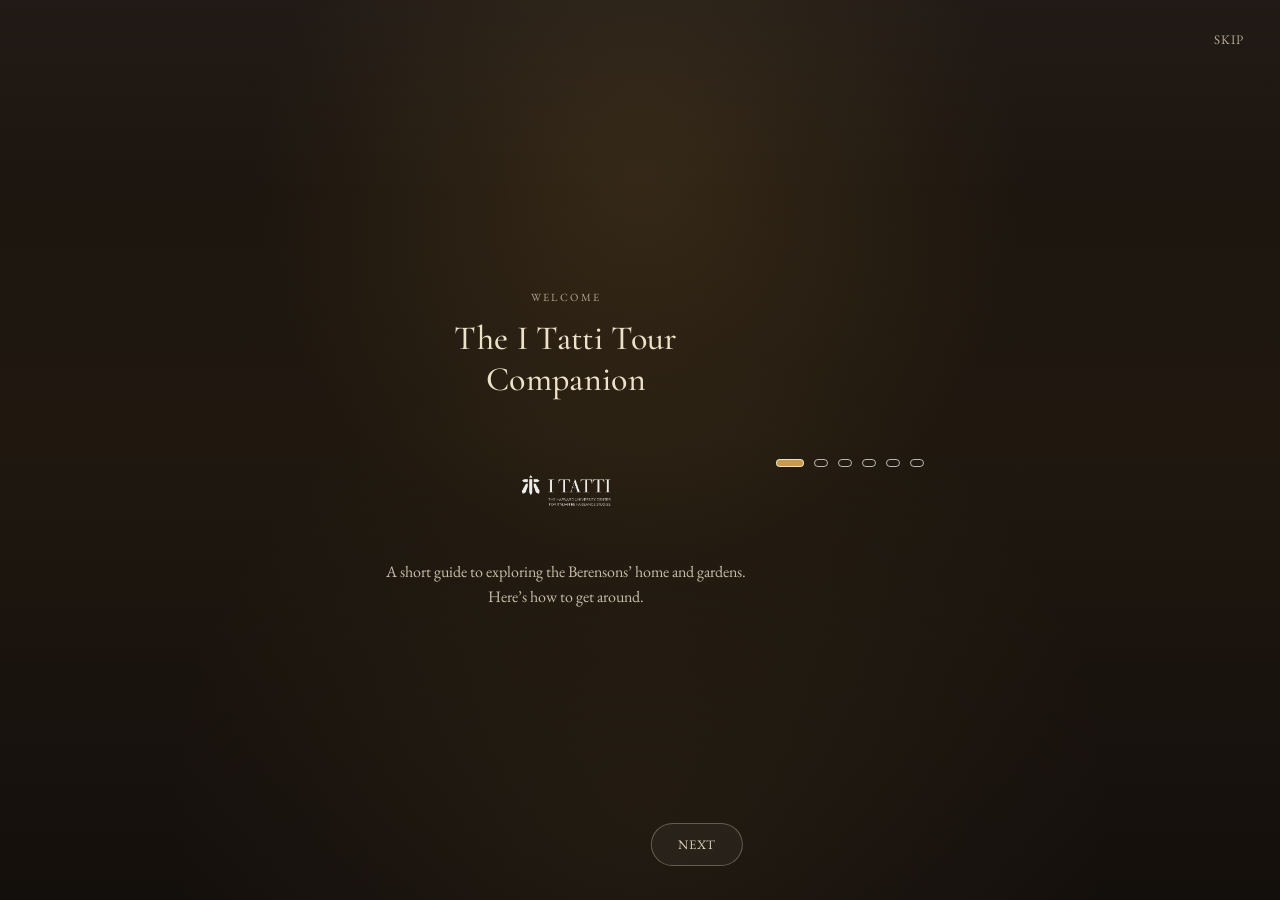
==== index.html @ 14830bd6 "Rework visual identity: Study at Dusk palette and typography Replaces the near-black/cream color sch" ====
<!DOCTYPE html>
<html lang="en">
<head>
  <meta charset="UTF-8" />
  <meta name="viewport" content="width=device-width, initial-scale=1.0" />

  <title>I Tatti Tour Companion</title>

  <link rel="preconnect" href="https://fonts.googleapis.com" />
  <link rel="preconnect" href="https://fonts.gstatic.com" crossorigin />
  <link href="https://fonts.googleapis.com/css2?family=Cormorant+Garamond:wght@500;600&family=EB+Garamond:ital,wght@0,400;0,500;1,400&display=swap" rel="stylesheet" />

  <link rel="stylesheet" href="styles.css?v=15" />
</head>

<body>
  <main id="app">

    <section id="storyStage"></section>

    <section id="introTransition">
      <img src="assets/bernard and mary.jpg" class="introPhoto" alt="">
      <div class="introVeil"></div>

      <div id="introContent">
        <img src="assets/ITattilogo.png" id="introLogo" alt="I Tatti logo">
        <h1>The Berensons at I Tatti</h1>
      </div>
    </section>

    <section id="bookOpenTransition">
      <div id="bookOpenBackdrop"></div>

      <div id="bookOpenCard">
        <img src="assets/bernard and mary.jpg" alt="">
        <span>The Berensons at I Tatti</span>
      </div>
    </section>

    <section id="rotateOverlay">
      <img id="rotatePhoto" src="" alt="">
      <div class="rotateVeil"></div>
      <div id="rotateInstruction">Rotate to portrait</div>
      <div id="deviceIcon"></div>
    </section>

    <button id="homeButton" aria-label="Return to directory">
      <img src="assets/ITattilogo.png" alt="I Tatti">
    </button>

    <button id="slideTrayButton" aria-label="Open slide tray">
      <span></span>
      <span></span>
      <span></span>
    </button>

    <button id="rotateIndicator" aria-label="Rotate suggestion">
      <span id="rotateIndicatorIcon"></span>
      <span id="rotateIndicatorTip">Rotate your phone for the best view</span>
    </button>

    <div id="dots"></div>

    <section id="directoryScreen" class="visible">
      <div class="directoryHaze"></div>

      <div id="directoryHeader">
        <img src="assets/ITattilogo.png" alt="I Tatti">
        <p>Tour Companion</p>
        <button id="onboardingReplay">How it works</button>
      </div>

      <div id="bookGrid">
        <button class="bookCard active" data-pack="berensons">
          <img src="assets/bernard and mary.jpg" alt="">
          <span>The Berensons at I Tatti</span>
        </button>

        <button class="bookCard placeholder" data-pack="garden">
          <span>The Garden</span>
        </button>

        <button class="bookCard placeholder" data-pack="sassetta">
          <span>Salone Sassetta</span>
        </button>

        <button class="bookCard placeholder" data-pack="living">
          <span>Living at I Tatti</span>
        </button>

        <button class="bookCard placeholder" data-pack="today">
          <span>I Tatti Today</span>
        </button>
      </div>
    </section>

    <section id="routeDrawer">
      <div id="routeDrawerHeader">
        <p>Slides</p>
      </div>

      <div id="routeDrawerGrid"></div>
      <div id="dropIndicator"></div>

      <div id="customTrayScrollbar">
        <div id="customTrayThumb"></div>
      </div>
    </section>

    <section id="chapterClose">
      <img src="assets/ITattilogo.png" alt="I Tatti logo">
    </section>

    <section id="onboarding">
      <div id="onboardingBackdrop"></div>
      <div class="onboardingHaze"></div>

      <button id="onboardingSkip">Skip</button>

      <div id="onboardingCard">
        <p id="onboardingEyebrow"></p>
        <h2 id="onboardingTitle"></h2>

        <div id="onboardingVisual">
          <div class="onboardingVisualStep" data-step="0">
            <img src="assets/ITattilogo.png" class="onboardingLogo" alt="I Tatti logo">
          </div>

          <div class="onboardingVisualStep" data-step="1">
            <div class="swipeDemo">
              <span class="swipeArrow left">&#8249;</span>
              <span class="swipeArrow right">&#8250;</span>
            </div>
          </div>

          <div class="onboardingVisualStep" data-step="2">
            <div class="onboardingRotateIcon"></div>
          </div>

          <div class="onboardingVisualStep" data-step="3">
            <div class="reorderDemo">
              <span class="reorderThumb one"></span>
              <span class="reorderThumb two"></span>
              <span class="reorderThumb three"></span>
            </div>
          </div>

          <div class="onboardingVisualStep" data-step="4">
            <div class="menuDemo">
              <span class="menuDemoIcon logo"></span>
              <span class="menuDemoIcon tray">
                <span></span><span></span><span></span>
              </span>
            </div>
          </div>

          <div class="onboardingVisualStep" data-step="5">
            <img src="assets/ITattilogo.png" class="onboardingLogo" alt="I Tatti logo">
          </div>
        </div>

        <p id="onboardingBody"></p>
      </div>

      <div id="onboardingDots"></div>

      <div id="onboardingNav">
        <button id="onboardingBack">Back</button>
        <button id="onboardingNext">Next</button>
      </div>
    </section>

  </main>

  <script type="module" src="main.js?v=3"></script>
</body>
</html>
---- styles.css ----
:root {
  --ground: #130f0c;
  --ground-mid: #20180f;
  --ground-light: #1a130e;
  --ink: #ece1c9;
  --accent: #c89b4a;

  --font-display: "Cormorant Garamond", Georgia, "Times New Roman", serif;
  --font-body: "EB Garamond", Georgia, "Times New Roman", serif;
}

* {
  box-sizing: border-box;
}
html,
body {
  margin: 0;
  width: 100%;
  height: 100%;
  overflow: hidden;
}

#app {
  position: fixed;
  inset: 0;
  width: 100vw;
  height: 100vh;
  overflow: hidden;
}

body {
  margin: 0;
  overflow: hidden;
  background: var(--ground);
  font-family: var(--font-body);
}

#app {
  width: 100%;
  height: 100%;
  position: relative;
  background: var(--ground);
}

/* STORY */

#storyStage {
  position: absolute;
  inset: 0;
  transition: opacity 300ms ease;
}

body.preparingSlide #storyStage {
  opacity: 0;
}

.storySlide {
  position: absolute;
  inset: 0;
  opacity: 0;
  pointer-events: none;
  transition: opacity 950ms ease;
}

.storySlide.active {
  opacity: 1;
  pointer-events: auto;
}

.backdrop {
  position: absolute;
  inset: -44px;
  background-image: var(--image);
  background-size: cover;
  background-position: center;
  filter: blur(36px) brightness(0.52) saturate(0.82);
  transform: scale(1.1);
}

.storySlide.active .backdrop {
  animation: backdropDrift 14s ease-in-out infinite alternate;
}

.backdrop::after {
  content: "";
  position: absolute;
  inset: 0;
  background:
    radial-gradient(circle at center, rgba(200,155,74,0.16), transparent 42%),
    linear-gradient(to bottom, rgba(0,0,0,0.18), rgba(0,0,0,0.55));
}

.imageStage {
  position: absolute;
  display: flex;
  align-items: center;
  justify-content: center;
}

.storySlide.landscape .imageStage {
  inset: 135px 54px 96px;
}

.storySlide.portrait .imageStage {
  inset: 135px 54px 96px;
}

.storySlide.portrait .imageStage img {
  max-width: 82vh;
  max-height: 84vw;
  transform: rotate(-90deg);
  transform-origin: center center;
}

.imageStage img {
  width: auto;
  height: auto;
  object-fit: contain;
  display: block;
  box-shadow:
    0 36px 90px rgba(0,0,0,0.52),
    0 0 0 1px rgba(255,255,255,0.13);
  filter: sepia(16%) contrast(97%) saturate(88%);
  opacity: 0;
}

.storySlide.landscape.active .imageStage img {
  animation: landscapeReveal 1050ms cubic-bezier(.19,.83,.25,1) forwards;
}

.storySlide.portrait.active .imageStage img {
  animation: portraitRotatedReveal 1050ms cubic-bezier(.19,.83,.25,1) forwards;
}

.storySlide.justArrived .imageStage img {
  animation:
    imageSettle 900ms cubic-bezier(.19,.83,.25,1) forwards,
    softPulse 900ms ease forwards 900ms;
}

/* COMPARISON SLIDE */

.comparisonStage {
  position: relative;
  width: min(88vh, 70vw);
  height: min(92vh, 76vw);
  transform: rotate(90deg);
  transform-origin: center center;
  opacity: 0;
  box-shadow:
    0 36px 90px rgba(0,0,0,0.52),
    0 0 0 1px rgba(255,255,255,0.13);
  overflow: hidden;
  background: #150f0a;
  touch-action: none;
  cursor: ew-resize;
}

.storySlide.active .comparisonStage {
  animation: comparisonReveal 1050ms cubic-bezier(.19,.83,.25,1) forwards;
}

.comparisonImage {
  position: absolute;
  inset: 0;
  user-select: none;
  pointer-events: none;
}

.comparisonImage.base {
  z-index: 1;
}

.comparisonImage.reveal {
  z-index: 2;
  clip-path: inset(0 calc(100% - var(--split, 75%)) 0 0);
}

.comparisonImageInner {
  position: absolute;
  inset: 0;
  background-size: contain;
  background-repeat: no-repeat;
  background-position: center center;
  filter: sepia(16%) contrast(97%) saturate(88%);
}

.comparisonDivider {
  position: absolute;
  top: 0;
  bottom: 0;
  left: var(--split, 75%);
  z-index: 4;
  width: 3px;
  background: var(--accent);
  transform: translateX(-50%);
  box-shadow: 0 0 18px rgba(200,155,74,0.55);
  pointer-events: none;
}

.comparisonHandle {
  position: absolute;
  top: 50%;
  left: var(--split, 75%);
  z-index: 5;
  width: 54px;
  height: 54px;
  transform: translate(-50%, -50%);
  border-radius: 50%;
  border: 1px solid rgba(200,155,74,0.85);
  background: rgba(19,15,12,0.48);
  backdrop-filter: blur(14px);
  box-shadow: 0 16px 38px rgba(0,0,0,0.36);
  pointer-events: none;
}

.comparisonHandle::before,
.comparisonHandle::after {
  content: "";
  position: absolute;
  top: 50%;
  width: 9px;
  height: 9px;
  border-top: 1px solid rgba(200,155,74,0.9);
  border-left: 1px solid rgba(200,155,74,0.9);
}

.comparisonHandle::before {
  left: 15px;
  transform: translateY(-50%) rotate(-45deg);
}

.comparisonHandle::after {
  right: 15px;
  transform: translateY(-50%) rotate(135deg);
}

.zoomStage {
  width: min(92vw, 1200px);
  height: min(78vh, 760px);
  overflow: hidden;
  box-shadow:
    0 36px 90px rgba(0,0,0,0.52),
    0 0 0 1px rgba(255,255,255,0.13);
  background: #150f0a;
}

.zoomStage img {
  width: 100%;
  height: 100%;
  object-fit: contain;
  transform-origin: var(--zoom-x, 50%) var(--zoom-y, 50%);
  transform: scale(1);
  opacity: 0;
  filter: sepia(16%) contrast(97%) saturate(88%);
}

.storySlide.active .zoomStage img {
  animation: zoomReveal 1200ms cubic-bezier(.19,.83,.25,1) forwards;
}

@keyframes zoomReveal {
  from {
    opacity: 0;
    transform: scale(1);
  }

  to {
    opacity: 1;
    transform: scale(var(--zoom-scale, 1));
  }
}

/* INTRO */

#introTransition {
  position: fixed;
  inset: 0;
  z-index: 130;
  display: none;
  align-items: center;
  justify-content: center;
  overflow: visible;
  opacity: 0;
}

#introTransition.visible {
  display: flex;
  animation: introFadeOut 2900ms ease forwards;
}

.introPhoto {
  position: absolute;
  inset: -44px;
  width: calc(100% + 88px);
  height: calc(100% + 88px);
  object-fit: cover;
  filter: blur(32px) brightness(0.42) saturate(0.82);
  transform: scale(1.1);
}

.introVeil {
  position: absolute;
  inset: 0;
  background:
    radial-gradient(circle at center, rgba(200,155,74,0.2), transparent 42%),
    rgba(19,15,12,0.46);
}

#introContent {
  position: relative;
  z-index: 3;
  text-align: center;
  color: var(--ink);
  opacity: 0;
}

#introTransition.visible #introContent {
  animation: introContentFade 2400ms ease forwards;
}

#introLogo {
  width: 230px;
  filter: brightness(0) invert(1);
  margin-bottom: 28px;
}

#introContent h1 {
  margin: 0;
  font-family: var(--font-display);
  font-size: 40px;
  font-weight: 500;
  letter-spacing: 0.01em;
  text-shadow: 0 4px 28px rgba(0,0,0,0.7);
}

/* BOOK OPEN */

#bookOpenTransition {
  position: fixed;
  inset: 0;
  z-index: 150;
  display: none;
  align-items: center;
  justify-content: center;
  background: rgba(19,15,12,0.88);
  backdrop-filter: blur(22px);
  overflow: hidden;
  opacity: 0;
}

#bookOpenTransition.visible {
  display: flex;
  animation: bookOverlayIn 500ms ease forwards;
}

#bookOpenBackdrop {
  position: absolute;
  inset: -44px;
  background-image: var(--book-image, url("assets/bernard and mary.jpg"));
  background-size: cover;
  background-position: center;
  filter: blur(38px) brightness(0.42) saturate(0.82);
  transform: scale(1.1);
  opacity: 0;
}

#bookOpenTransition.visible #bookOpenBackdrop {
  animation: bookBackdropIn 1500ms ease forwards;
}

#bookOpenCard {
  position: relative;
  z-index: 3;
  width: 230px;
  height: 365px;
  background:
    linear-gradient(145deg, rgba(255,255,255,0.13), rgba(255,255,255,0.04));
  border: 1px solid rgba(255,255,255,0.2);
  box-shadow:
    0 28px 75px rgba(0,0,0,0.42),
    inset 0 0 0 1px rgba(255,255,255,0.04);
  overflow: hidden;
  transform-origin: center;
}

#bookOpenTransition.visible #bookOpenCard {
  animation: bookOpenCard 1850ms cubic-bezier(.19,.83,.25,1) forwards;
}

#bookOpenCard img {
  width: 100%;
  height: 76%;
  object-fit: cover;
  display: block;
  filter: sepia(18%) contrast(95%);
}

#bookOpenCard span {
  position: absolute;
  z-index: 4;
  left: 18px;
  right: 18px;
  bottom: 18px;
  color: var(--ink);
  font-family: var(--font-display);
  font-size: 22px;
  font-weight: 500;
  line-height: 1.15;
}

/* ROTATE OVERLAY */

#rotateInstruction {
  position: absolute;
  z-index: 4;
  top: calc(50% - 125px);
  left: 50%;
  transform: translateX(-50%);
  color: rgba(255,255,255,0.92);
  font-size: 24px;
  letter-spacing: 0.03em;
  opacity: 0;
  text-shadow: 0 4px 24px rgba(0,0,0,0.72);
}

#rotateOverlay.visible #rotateInstruction {
  animation: rotateInstructionFade 3400ms ease forwards;
}



@keyframes rotateInstructionFade {
  0% { opacity: 0; transform: translateX(-50%) translateY(8px); }
  12% { opacity: 1; transform: translateX(-50%) translateY(0); }
  78% { opacity: 1; }
  100% { opacity: 0; transform: translateX(-50%) translateY(-6px); }
}



#rotateOverlay {
  position: fixed;
  inset: 0;
  z-index: 120;
  display: none;
  align-items: center;
  justify-content: center;
  overflow: hidden;
  pointer-events: none;
}

#rotateOverlay.visible {
  display: flex;
  animation: rotateOverlayExit 3400ms ease forwards;
}

#rotatePhoto {
  position: absolute;
  inset: -44px;
  width: calc(100% + 88px);
  height: calc(100% + 88px);
  object-fit: cover;
  filter: blur(34px) brightness(0.42) saturate(0.82);
  transform: scale(1.1);
}

.rotateVeil {
  position: absolute;
  inset: 0;
  background:
    radial-gradient(circle at center, rgba(200,155,74,0.2), transparent 42%),
    rgba(19,15,12,0.38);
}

#deviceIcon {
  position: relative;
  z-index: 3;
  width: 120px;
  height: 80px;
  border: 2px solid rgba(255,255,255,0.78);
  border-radius: 17px;
  opacity: 0;
  box-shadow:
    0 0 34px rgba(255,255,255,0.14),
    inset 0 0 18px rgba(255,255,255,0.06);
}

#deviceIcon::after {
  content: "";
  position: absolute;
  bottom: 8px;
  left: 50%;
  width: 7px;
  height: 7px;
  transform: translateX(-50%);
  border-radius: 50%;
  background: rgba(255,255,255,0.72);
}

#rotateOverlay.visible.rotateToPortrait #deviceIcon {
  animation: rotateToPortraitClockwise 3400ms cubic-bezier(.4,0,.2,1) forwards;
}

#rotateOverlay.visible.rotateToLandscape #deviceIcon {
  animation: rotateToLandscapeClockwise 3400ms cubic-bezier(.4,0,.2,1) forwards;
}

/* HOME + SLIDE TRAY BUTTONS */

#homeButton {
  position: fixed;
  top: 18px;
  left: 50%;
  transform: translateX(-50%);
  z-index: 190;
  width: 150px;
  height: 56px;
  border: none;
  background: transparent;
  cursor: pointer;
}

#homeButton img {
  width: 145px;
  filter: brightness(0) invert(1);
}

#slideTrayButton {
  position: fixed;
  top: 30px;
  right: 30px;
  z-index: 191;
  width: 42px;
  height: 34px;
  display: none;
  flex-direction: column;
  justify-content: center;
  gap: 6px;
  border: none;
  background: transparent;
  cursor: pointer;
}
#customTrayScrollbar {
  position: absolute;
  left: 18px;
  right: 18px;
  bottom: 12px;
  height: 28px;
  border-radius: 999px;
  background: rgba(255,255,255,0.08);
  border: 1px solid rgba(236,225,201,0.18);
  touch-action: none;
}

#customTrayThumb {
  position: absolute;
  top: 4px;
  left: 0;
  height: 18px;
  width: 120px;
  border-radius: 999px;
  background: rgba(236,225,201,0.82);
  box-shadow:
    0 0 14px rgba(236,225,201,0.28),
    inset 0 1px rgba(255,255,255,0.45);
  touch-action: none;
  cursor: grab;
}

#customTrayThumb.dragging {
  cursor: grabbing;
  background: rgba(236,225,201,0.96);
}

#slideTrayButton span {
  display: block;
  width: 34px;
  height: 2px;
  background: rgba(255,255,255,0.9);
}

#rotateIndicator {
  position: fixed;
  top: 30px;
  left: 30px;
  z-index: 191;
  width: 42px;
  height: 34px;
  display: none;
  align-items: center;
  justify-content: center;
  border: none;
  background: transparent;
  cursor: pointer;
  opacity: 0;
  pointer-events: none;
  transition: opacity 320ms ease;
}

#rotateIndicator.visible {
  opacity: 1;
  pointer-events: auto;
}

#rotateIndicatorIcon {
  position: relative;
  width: 20px;
  height: 28px;
  border: 2px solid var(--accent);
  border-radius: 5px;
}

#rotateIndicatorIcon::after {
  content: "";
  position: absolute;
  bottom: 3px;
  left: 50%;
  width: 3px;
  height: 3px;
  transform: translateX(-50%);
  border-radius: 50%;
  background: var(--accent);
}

#rotateIndicatorTip {
  position: absolute;
  top: 100%;
  left: 0;
  margin-top: 10px;
  padding: 8px 12px;
  white-space: nowrap;
  font-family: var(--font-body);
  font-size: 13px;
  letter-spacing: 0.02em;
  color: rgba(236,225,201,0.94);
  background: rgba(19,15,12,0.88);
  border: 1px solid rgba(236,225,201,0.22);
  border-radius: 8px;
  backdrop-filter: blur(14px);
  opacity: 0;
  transform: translateY(-4px);
  pointer-events: none;
  transition: opacity 220ms ease, transform 220ms ease;
}

#rotateIndicatorTip.visible {
  opacity: 1;
  transform: translateY(0);
}

body.storyActive #slideTrayButton,
body.storyActive #rotateIndicator {
  display: flex;
}

body.directoryOpen #homeButton,
body.introPlaying #homeButton,
body.rotatingCue #homeButton,
body.bookOpening #homeButton,
body.onboardingOpen #homeButton,
body.directoryOpen #slideTrayButton,
body.introPlaying #slideTrayButton,
body.rotatingCue #slideTrayButton,
body.bookOpening #slideTrayButton,
body.onboardingOpen #slideTrayButton,
body.directoryOpen #rotateIndicator,
body.introPlaying #rotateIndicator,
body.rotatingCue #rotateIndicator,
body.bookOpening #rotateIndicator,
body.onboardingOpen #rotateIndicator {
  opacity: 0;
  pointer-events: none;
}

/* DOTS */

#dots {
  position: fixed;
  bottom: 14px;
  left: 50%;
  transform: translateX(-50%);
  z-index: 50;
  display: flex;
  gap: 10px;
  opacity: 0.78;
}

.dot {
  width: 8px;
  height: 8px;
  border-radius: 999px;
  border: 1px solid rgba(255,255,255,0.68);
  background: transparent;
  cursor: pointer;
  transition: width 280ms ease, background 280ms ease;
}

.dot.active {
  width: 28px;
  background: var(--accent);
}

/* DIRECTORY */

#directoryScreen {
  position: fixed;
  inset: 0;
  z-index: 160;
  display: none;
  background:
    radial-gradient(circle at 50% 22%, rgba(200,155,74,0.12), transparent 34%),
    linear-gradient(180deg, var(--ground-light) 0%, var(--ground-mid) 48%, var(--ground) 100%);
  opacity: 0;
  overflow: hidden;
}

#directoryScreen.visible {
  display: block;
  animation: directoryIn 700ms ease forwards;
}

.directoryHaze {
  position: absolute;
  inset: 0;
  background:
    linear-gradient(to bottom, rgba(255,255,255,0.035), transparent 22%),
    radial-gradient(circle at 50% 88%, rgba(200,155,74,0.09), transparent 46%);
}

#directoryHeader {
  position: relative;
  z-index: 162;
  text-align: center;
  padding-top: 46px;
  color: var(--ink);
  opacity: 0;
  animation: directoryHeaderIn 850ms ease forwards 180ms;
}

#directoryHeader img {
  width: 174px;
  filter: brightness(0) invert(1);
  margin-bottom: 20px;
}

#directoryHeader p {
  margin: 0;
  font-family: var(--font-body);
  text-transform: uppercase;
  letter-spacing: 0.24em;
  font-size: 12px;
  opacity: 0.72;
}

#onboardingReplay {
  display: block;
  margin: 14px auto 0;
  border: none;
  background: transparent;
  color: rgba(236,225,201,0.6);
  font-family: var(--font-body);
  font-size: 11px;
  letter-spacing: 0.14em;
  text-transform: uppercase;
  cursor: pointer;
  text-decoration: underline;
  text-underline-offset: 3px;
}

#onboardingReplay:hover {
  color: rgba(236,225,201,0.9);
}

#bookGrid {
  position: relative;
  z-index: 162;
  width: min(1120px, 88vw);
  margin: 62px auto 0;
  display: grid;
  grid-template-columns: repeat(5, 1fr);
  gap: 30px;
}

.bookCard {
  height: 350px;
  border: 1px solid rgba(236,225,201,0.24);
  background:
    linear-gradient(180deg, rgba(255,255,255,0.10), rgba(255,255,255,0.035)),
    rgba(255,255,255,0.025);
  color: var(--ink);
  cursor: pointer;
  padding: 14px;
  overflow: hidden;
  position: relative;
  box-shadow:
    0 28px 74px rgba(0,0,0,0.44),
    inset 0 1px rgba(255,255,255,0.12),
    inset 0 -1px rgba(0,0,0,0.52);
  opacity: 0;
  transform: translateY(28px);
  animation: caseIn 780ms ease forwards;
}

.bookCard img {
  width: 100%;
  height: 100%;
  object-fit: cover;
  filter: sepia(20%) contrast(95%) brightness(0.86);
}

.bookCard span {
  position: absolute;
  z-index: 5;
  left: 30px;
  right: 30px;
  bottom: 30px;
  font-family: var(--font-display);
  font-size: 24px;
  font-weight: 500;
  line-height: 1.12;
  color: rgba(236,225,201,0.96);
}

/* SLIDE TRAY — BOTTOM BANNER */

#routeDrawer {
  position: fixed;
  left: 50%;
  bottom: 28px;
  transform: translateX(-50%) translateY(135%);
  width: min(860px, 84vw);
  height: 190px;
  z-index: 180;
  padding: 16px 18px;
  background: rgba(19,15,12,0.88);
  backdrop-filter: blur(24px);
  border: 1px solid rgba(236,225,201,0.24);
  box-shadow: 0 30px 90px rgba(0,0,0,0.5);
  transition: transform 420ms cubic-bezier(.19,.83,.25,1);
}

#routeDrawer.visible {
  transform: translateX(-40%) translateY(-90px);
}

#routeDrawerHeader p {
  margin: 0 0 12px;
  color: var(--ink);
  font-family: var(--font-body);
  text-transform: uppercase;
  letter-spacing: 0.18em;
  font-size: 10px;
  opacity: 0.7;
}

#routeDrawerGrid {
  display: flex;
  gap: 14px;
  overflow-x: auto;
  overflow-y: hidden;
  height: 104px;
  padding-bottom: 4px;
  scrollbar-width: none;
  scrollbar-color: rgba(236,225,201,0.7) rgba(255,255,255,0.08);
}

/* Chrome / Edge / Safari */

#routeDrawerGrid::-webkit-scrollbar {
  display: none;
}

#routeDrawerGrid::-webkit-scrollbar-track {
  background: rgba(255,255,255,0.08);
  border-radius: 999px;
}

#routeDrawerGrid::-webkit-scrollbar-thumb {
  background: rgba(236,225,201,0.72);
  border-radius: 999px;
  border: 3px solid rgba(19,15,12,0.88);
}

#routeDrawerGrid::-webkit-scrollbar-thumb:hover {
  background: rgba(236,225,201,0.9);
}

.jumpThumb {
  flex: 0 0 132px;
  height: 96px;
  border: 1px solid rgba(236,225,201,0.22);
  background: transparent;
  padding: 0;
  overflow: hidden;
  position: relative;
  cursor: grab;
}

.jumpThumb img {
  width: 100%;
  height: 100%;
  object-fit: cover;
  filter: sepia(18%) contrast(94%) brightness(0.86);
}

.jumpThumb.active {
  outline: 2px solid var(--accent);
}

.jumpThumb::after {
  content: attr(data-index);
  position: absolute;
  left: 8px;
  bottom: 6px;
  padding: 3px 6px;
  font-family: var(--font-body);
  color: var(--ink);
  background: rgba(19,15,12,0.68);
}

/* CHAPTER CLOSE */

#chapterClose {
  position: fixed;
  inset: 0;
  z-index: 115;
  background:
    radial-gradient(circle at center, rgba(200,155,74,0.18), transparent 42%),
    rgba(19,15,12,0.84);
  display: none;
  align-items: center;
  justify-content: center;
  opacity: 0;
}

#chapterClose.visible {
  display: flex;
  animation: chapterFade 1200ms ease forwards;
}

#chapterClose img {
  width: 210px;
  filter: brightness(0) invert(1);
  opacity: 0.9;
}

/* ANIMATIONS */

@keyframes comparisonReveal {
  from { opacity: 0; transform: rotate(0deg) translateY(18px) scale(0.986); }
  to { opacity: 1; transform: rotate(0deg) translateY(0) scale(1); }
}

@keyframes portraitRotatedReveal {
  from { opacity: 0; transform: rotate(0deg) translateY(18px) scale(0.986); }
  to { opacity: 1; transform: rotate(0deg) translateY(0) scale(1); }
}

@keyframes landscapeReveal {
  from { opacity: 0; transform: scaleX(0.982) scaleY(0.992); }
  to { opacity: 1; transform: scaleX(1) scaleY(1); }
}

@keyframes imageSettle {
  from { opacity: 0; transform: translateY(14px) scale(0.988); }
  to { opacity: 1; transform: translateY(0) scale(1); }
}

@keyframes softPulse {
  0% { filter: sepia(16%) contrast(97%) saturate(88%) brightness(1); }
  45% { filter: sepia(16%) contrast(100%) saturate(92%) brightness(1.055); }
  100% { filter: sepia(16%) contrast(97%) saturate(88%) brightness(1); }
}

@keyframes introContentFade {
  0% { opacity: 0; transform: translateY(10px) scale(0.97); }
  28% { opacity: 1; transform: translateY(0) scale(1); }
  72% { opacity: 1; }
  100% { opacity: 0; transform: translateY(-8px) scale(0.985); }
}

@keyframes introFadeOut {
  0%, 78% { opacity: 1; visibility: visible; }
  100% { opacity: 0; visibility: hidden; pointer-events: none; }
}

@keyframes bookOverlayIn {
  to { opacity: 1; }
}

@keyframes bookBackdropIn {
  to { opacity: 1; }
}

@keyframes bookOpenCard {
  0% { transform: translateY(16px) scale(1); opacity: 1; }
  42% { transform: translateY(-18px) scale(1.34); opacity: 1; }
  72% { transform: translateY(-8px) scale(2.35); opacity: 0.9; }
  100% { transform: translateY(0) scale(3.6); opacity: 0; }
}

@keyframes rotateOverlayExit {
  0%, 82% { opacity: 1; visibility: visible; }
  100% { opacity: 0; visibility: hidden; }
}

@keyframes rotateToPortraitClockwise {
  0% {
    opacity: 0;
    transform: scaleX(-1) rotate(0deg) scale(.94);
  }

  10% {
    opacity: 1;
    transform: scaleX(-1) rotate(0deg) scale(1);
  }

  30% {
    opacity: 1;
    transform: scaleX(-1) rotate(0deg) scale(1);
  }

  58% {
    opacity: 1;
    transform: scaleX(-1) rotate(90deg) scale(1.05);
  }

  88% {
    opacity: 1;
    transform: scaleX(-1) rotate(90deg) scale(1.05);
  }

  100% {
    opacity: 0;
    transform: scaleX(-1) rotate(90deg) scale(1.05);
  }
}

@keyframes rotateToLandscapeClockwise {
  0% {
    opacity: 0;
    transform: rotate(-90deg) scale(.94);
  }

  10% {
    opacity: 1;
    transform: rotate(-90deg) scale(1);
  }

  30% {
    opacity: 1;
    transform: rotate(-90deg) scale(1);
  }

  58% {
    opacity: 1;
    transform: rotate(-0deg) scale(1.05);
  }

  88% {
    opacity: 1;
    transform: rotate(-0deg) scale(1.05);
  }

  100% {
    opacity: 0;
    transform: rotate(-0deg) scale(1.05);
  }
}
@keyframes backdropDrift {
  from { transform: scale(1.1) translateX(-8px); }
  to { transform: scale(1.13) translateX(8px); }
}

@keyframes directoryIn {
  to { opacity: 1; }
}

@keyframes directoryHeaderIn {
  to { opacity: 1; }
}

@keyframes caseIn {
  to { opacity: 1; transform: translateY(0); }
}

@keyframes chapterFade {
  to { opacity: 1; }
}

.jumpThumb {
  transition:
    transform 180ms cubic-bezier(.19,.83,.25,1),
    opacity 180ms ease,
    outline 180ms ease,
    box-shadow 180ms ease;
}

.jumpThumb img {
  pointer-events: none;
  user-select: none;
}

.jumpThumb.lifting {
  z-index: 30;
}

.jumpThumb.dragging {
  opacity: 0.86;
  box-shadow:
    0 18px 44px rgba(0,0,0,0.58),
    0 0 0 2px rgba(200,155,74,0.85);
}

body.sortingSlides {
  user-select: none;
}

.jumpThumb.dropBefore {
  transform: translateX(-14px);
  outline: 2px solid var(--accent);
}

.jumpThumb.dropAfter {
  transform: translateX(14px);
  outline: 2px solid var(--accent);
}

#dropIndicator {
  position: absolute;
  top: 54px;
  left: 0;
  width: 3px;
  height: 76px;
  background: var(--accent);
  box-shadow:
    0 0 10px rgba(200,155,74,0.95),
    0 0 24px rgba(200,155,74,0.45);
  opacity: 0;
  transform: translateX(0);
  transition:
    opacity 140ms ease,
    transform 140ms cubic-bezier(.19,.83,.25,1);
  pointer-events: none;
  z-index: 30;
}

body.sortingSlides #dropIndicator {
  opacity: 1;
}

body.storyActive.portraitMode #app {
  width: 100vh;
  height: 100vw;

  position: fixed;
  top: 50%;
  left: 50%;

  transform: translate(-50%, -50%) rotate(90deg);
  transform-origin: center center;

  overflow: hidden;
}

body.storyActive.portraitMode #routeDrawer {
  bottom: -36px;
}

/* LANDSCAPE ONLY — restore original landscape layout */

body.storyActive:not(.portraitMode) #app {
  width: 100vw;
  height: 100vh;
  top: auto;
  left: auto;
  transform: none;
  position: relative;
}

body.storyActive:not(.portraitMode) .storySlide.landscape .imageStage {
  inset: 135px 54px 96px;
}

body.storyActive:not(.portraitMode) .storySlide.landscape .imageStage img {
  max-width: 94vw;
  max-height: 78vh;
  transform: rotate(0deg);
}

body.storyActive:not(.portraitMode) #homeButton {
  top: 18px;
  left: 50%;
  right: auto;
  transform: translateX(-50%);
}

body.storyActive:not(.portraitMode) #slideTrayButton {
  top: 30px;
  right: 30px;
  left: auto;
  transform: none;
}

body.storyActive:not(.portraitMode) #rotateIndicator {
  top: 30px;
  left: 30px;
  right: auto;
}

body.storyActive:not(.portraitMode) #dots {
  bottom: 14px;
  left: 50%;
  transform: translateX(-50%);
}

body.storyActive:not(.portraitMode) #routeDrawer {
  left: 50%;
  bottom: 28px;
  transform: translateX(-50%) translateY(135%);
}

body.storyActive:not(.portraitMode) #routeDrawer.visible {
  transform: translateX(-50%) translateY(0);
}

#routeDrawer,
#routeDrawerGrid,
.jumpThumb,
.jumpThumb img {
  touch-action: none;
  -ms-touch-action: none;
  overscroll-behavior: contain;
  -webkit-user-select: none;
  user-select: none;
  -webkit-touch-callout: none;
}

.jumpThumb {
  -webkit-user-drag: none;
}

body.sortingSlides,
body.sortingSlides * {
  touch-action: none;
  -ms-touch-action: none;
}

body.sortingSlides #routeDrawerGrid {
  overflow-x: auto;
  overflow-y: hidden;
}

button {
  -webkit-tap-highlight-color: transparent;
}

/* ONBOARDING */

#onboarding {
  position: fixed;
  inset: 0;
  z-index: 220;
  display: none;
  align-items: center;
  justify-content: center;
  overflow: hidden;
  opacity: 0;
  background: linear-gradient(180deg, var(--ground-light) 0%, var(--ground-mid) 48%, var(--ground) 100%);
}

#onboarding.visible {
  display: flex;
  animation: directoryIn 500ms ease forwards;
}

#onboardingBackdrop {
  position: absolute;
  inset: 0;
  background: radial-gradient(circle at 50% 20%, rgba(200,155,74,0.14), transparent 40%);
}

.onboardingHaze {
  position: absolute;
  inset: 0;
  background:
    linear-gradient(to bottom, rgba(255,255,255,0.03), transparent 22%),
    radial-gradient(circle at 50% 90%, rgba(200,155,74,0.08), transparent 46%);
}

#onboardingSkip {
  position: absolute;
  top: 30px;
  right: 30px;
  z-index: 225;
  border: none;
  background: transparent;
  color: rgba(236,225,201,0.72);
  font-family: var(--font-body);
  font-size: 13px;
  letter-spacing: 0.08em;
  text-transform: uppercase;
  cursor: pointer;
}

#onboardingSkip:hover {
  color: rgba(236,225,201,0.95);
}

#onboardingCard {
  position: relative;
  z-index: 222;
  width: min(420px, 84vw);
  text-align: center;
  color: var(--ink);
  padding: 0 20px;
}

#onboardingEyebrow {
  margin: 0 0 14px;
  font-family: var(--font-body);
  text-transform: uppercase;
  letter-spacing: 0.22em;
  font-size: 11px;
  color: rgba(236,225,201,0.68);
}

#onboardingTitle {
  margin: 0;
  font-family: var(--font-display);
  font-size: 34px;
  font-weight: 500;
  letter-spacing: 0.01em;
}

#onboardingBody {
  margin: 0;
  font-family: var(--font-body);
  font-size: 16px;
  line-height: 1.55;
  color: rgba(236,225,201,0.82);
  min-height: 48px;
}

#onboardingVisual {
  position: relative;
  height: 120px;
  margin: 30px 0 10px;
}

.onboardingVisualStep {
  position: absolute;
  inset: 0;
  display: flex;
  align-items: center;
  justify-content: center;
  opacity: 0;
  pointer-events: none;
  transition: opacity 320ms ease;
}

.onboardingVisualStep.active {
  opacity: 1;
}

.onboardingLogo {
  width: 90px;
  filter: brightness(0) invert(1);
  opacity: 0.92;
}

.swipeDemo {
  display: flex;
  align-items: center;
  gap: 46px;
}

.swipeArrow {
  font-size: 46px;
  line-height: 1;
  color: var(--accent);
  font-family: var(--font-display);
}

.swipeArrow.left {
  animation: swipeHintLeft 1600ms ease-in-out infinite;
}

.swipeArrow.right {
  animation: swipeHintRight 1600ms ease-in-out infinite 300ms;
}

@keyframes swipeHintLeft {
  0%, 100% { transform: translateX(0); opacity: 0.5; }
  50% { transform: translateX(-8px); opacity: 1; }
}

@keyframes swipeHintRight {
  0%, 100% { transform: translateX(0); opacity: 0.5; }
  50% { transform: translateX(8px); opacity: 1; }
}

.onboardingRotateIcon {
  position: relative;
  width: 90px;
  height: 60px;
  border: 2px solid rgba(255,255,255,0.78);
  border-radius: 13px;
  box-shadow:
    0 0 34px rgba(255,255,255,0.14),
    inset 0 0 18px rgba(255,255,255,0.06);
  animation: rotateToPortraitClockwise 3400ms cubic-bezier(.4,0,.2,1) infinite;
}

.onboardingRotateIcon::after {
  content: "";
  position: absolute;
  bottom: 6px;
  left: 50%;
  width: 5px;
  height: 5px;
  transform: translateX(-50%);
  border-radius: 50%;
  background: rgba(255,255,255,0.72);
}

.reorderDemo {
  display: flex;
  gap: 10px;
  align-items: center;
}

.reorderThumb {
  width: 56px;
  height: 40px;
  border-radius: 4px;
  border: 1px solid rgba(236,225,201,0.3);
  background: rgba(255,255,255,0.08);
}

.reorderThumb.one {
  position: relative;
  z-index: 2;
  animation: reorderDemoLift 2600ms ease-in-out infinite;
}

@keyframes reorderDemoLift {
  0%, 15% { transform: translate(0, 0) scale(1); box-shadow: none; }
  40% { transform: translate(0, -14px) scale(1.06); box-shadow: 0 10px 22px rgba(0,0,0,0.4); }
  65% { transform: translate(78px, -14px) scale(1.06); box-shadow: 0 10px 22px rgba(0,0,0,0.4); }
  85%, 100% { transform: translate(78px, 0) scale(1); box-shadow: none; }
}

.menuDemo {
  display: flex;
  gap: 40px;
  align-items: center;
}

.menuDemoIcon {
  display: flex;
  align-items: center;
  justify-content: center;
  width: 34px;
  height: 34px;
}

.menuDemoIcon.logo {
  background-image: url("assets/ITattilogo.png");
  background-size: contain;
  background-repeat: no-repeat;
  background-position: center;
  filter: brightness(0) invert(1);
  animation: softPulse 2200ms ease infinite;
}

.menuDemoIcon.tray {
  flex-direction: column;
  justify-content: center;
  gap: 6px;
  animation: softPulse 2200ms ease infinite 400ms;
}

.menuDemoIcon.tray span {
  display: block;
  width: 28px;
  height: 2px;
  background: rgba(255,255,255,0.9);
}

#onboardingDots {
  position: relative;
  z-index: 222;
  display: flex;
  gap: 10px;
  justify-content: center;
  margin-top: 26px;
}

.onboardingDot {
  width: 8px;
  height: 8px;
  border-radius: 999px;
  border: 1px solid rgba(255,255,255,0.68);
  background: transparent;
  cursor: pointer;
  transition: width 280ms ease, background 280ms ease;
}

.onboardingDot.active {
  width: 28px;
  background: var(--accent);
}

#onboardingNav {
  position: absolute;
  bottom: 34px;
  left: 50%;
  transform: translateX(-50%);
  z-index: 222;
  display: flex;
  gap: 22px;
}

#onboardingBack,
#onboardingNext {
  border: 1px solid rgba(236,225,201,0.3);
  background: rgba(255,255,255,0.04);
  color: rgba(236,225,201,0.92);
  font-family: var(--font-body);
  font-size: 13px;
  letter-spacing: 0.06em;
  text-transform: uppercase;
  padding: 12px 26px;
  border-radius: 999px;
  cursor: pointer;
  transition: background 200ms ease, border-color 200ms ease;
}

#onboardingBack:hover,
#onboardingNext:hover {
  background: rgba(255,255,255,0.1);
  border-color: rgba(200,155,74,0.5);
}

#onboardingBack.hidden {
  visibility: hidden;
}
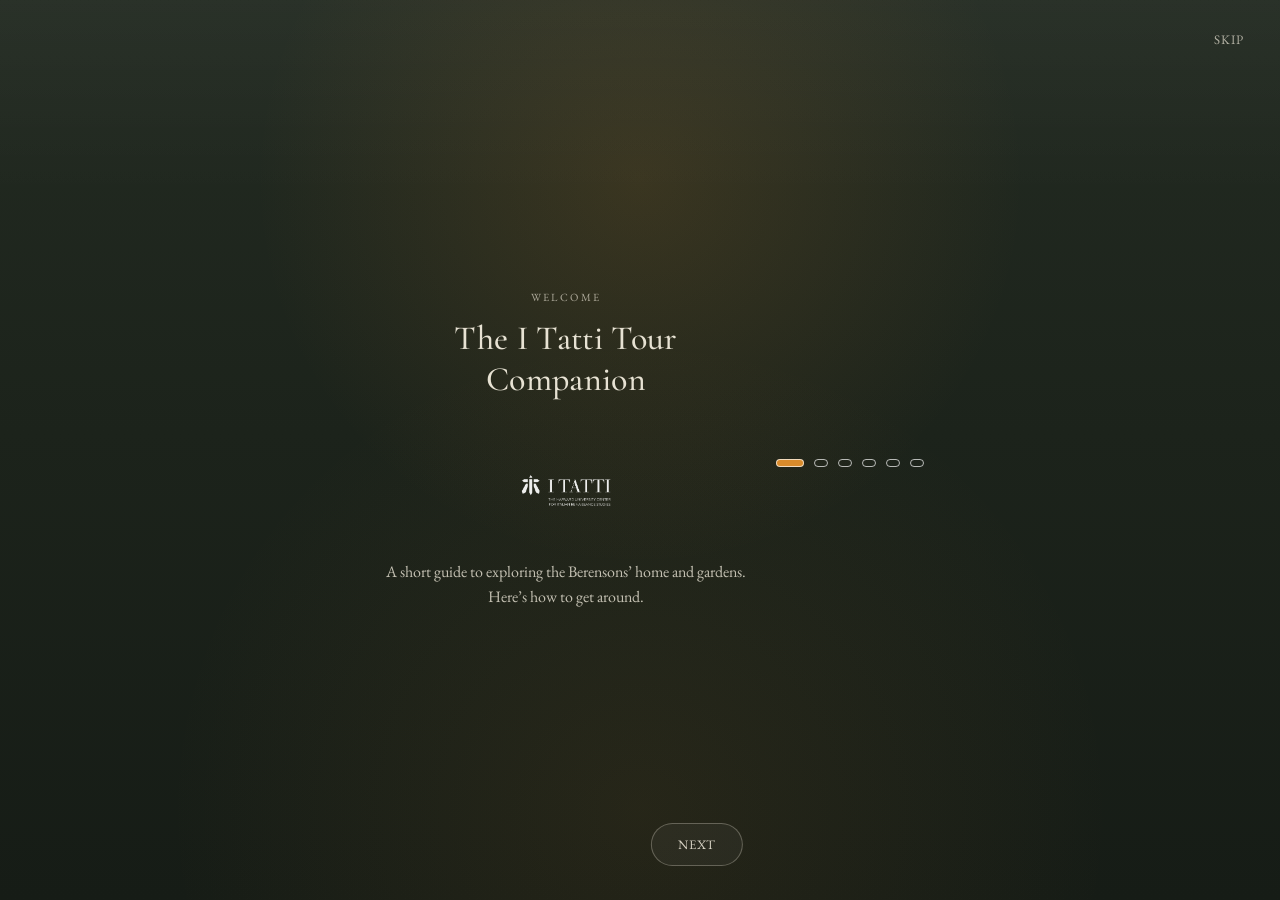
==== commit 71d846c6: "Switch to Limonaia palette, reorder decks to match script, add tour designer Recolors styles.css to " ====
--- a/index.html
+++ b/index.html
@@ -10,7 +10,7 @@
   <link rel="preconnect" href="https://fonts.gstatic.com" crossorigin />
   <link href="https://fonts.googleapis.com/css2?family=Cormorant+Garamond:wght@500;600&family=EB+Garamond:ital,wght@0,400;0,500;1,400&display=swap" rel="stylesheet" />
 
-  <link rel="stylesheet" href="styles.css?v=15" />
+  <link rel="stylesheet" href="styles.css?v=17" />
 </head>
 
 <body>
@@ -68,6 +68,7 @@
         <img src="assets/ITattilogo.png" alt="I Tatti">
         <p>Tour Companion</p>
         <button id="onboardingReplay">How it works</button>
+        <button id="designerToggle">Designer Mode</button>
       </div>
 
       <div id="bookGrid">
@@ -97,6 +98,15 @@
     <section id="routeDrawer">
       <div id="routeDrawerHeader">
         <p>Slides</p>
+      </div>
+
+      <div id="designerPanel">
+        <div id="designerPresets"></div>
+        <div id="designerActions">
+          <input id="designerPresetName" type="text" placeholder="Tour name" />
+          <button id="designerSaveNew">Save as new</button>
+          <button id="designerSaveOver">Save</button>
+        </div>
       </div>
 
       <div id="routeDrawerGrid"></div>
@@ -172,6 +182,6 @@
 
   </main>
 
-  <script type="module" src="main.js?v=3"></script>
+  <script type="module" src="main.js?v=4"></script>
 </body>
 </html>
--- a/styles.css
+++ b/styles.css
@@ -1,9 +1,9 @@
 :root {
-  --ground: #130f0c;
-  --ground-mid: #20180f;
-  --ground-light: #1a130e;
-  --ink: #ece1c9;
-  --accent: #c89b4a;
+  --ground: #161c16;
+  --ground-mid: #1c231b;
+  --ground-light: #232b22;
+  --ink: #e7e2d3;
+  --accent: #d98b2b;
 
   --font-display: "Cormorant Garamond", Georgia, "Times New Roman", serif;
   --font-body: "EB Garamond", Georgia, "Times New Roman", serif;
@@ -86,7 +86,7 @@
   position: absolute;
   inset: 0;
   background:
-    radial-gradient(circle at center, rgba(200,155,74,0.16), transparent 42%),
+    radial-gradient(circle at center, rgba(217,139,43,0.16), transparent 42%),
     linear-gradient(to bottom, rgba(0,0,0,0.18), rgba(0,0,0,0.55));
 }
 
@@ -151,7 +151,7 @@
     0 36px 90px rgba(0,0,0,0.52),
     0 0 0 1px rgba(255,255,255,0.13);
   overflow: hidden;
-  background: #150f0a;
+  background: #10140f;
   touch-action: none;
   cursor: ew-resize;
 }
@@ -194,7 +194,7 @@
   width: 3px;
   background: var(--accent);
   transform: translateX(-50%);
-  box-shadow: 0 0 18px rgba(200,155,74,0.55);
+  box-shadow: 0 0 18px rgba(217,139,43,0.55);
   pointer-events: none;
 }
 
@@ -207,8 +207,8 @@
   height: 54px;
   transform: translate(-50%, -50%);
   border-radius: 50%;
-  border: 1px solid rgba(200,155,74,0.85);
-  background: rgba(19,15,12,0.48);
+  border: 1px solid rgba(217,139,43,0.85);
+  background: rgba(22,28,22,0.48);
   backdrop-filter: blur(14px);
   box-shadow: 0 16px 38px rgba(0,0,0,0.36);
   pointer-events: none;
@@ -221,8 +221,8 @@
   top: 50%;
   width: 9px;
   height: 9px;
-  border-top: 1px solid rgba(200,155,74,0.9);
-  border-left: 1px solid rgba(200,155,74,0.9);
+  border-top: 1px solid rgba(217,139,43,0.9);
+  border-left: 1px solid rgba(217,139,43,0.9);
 }
 
 .comparisonHandle::before {
@@ -242,7 +242,7 @@
   box-shadow:
     0 36px 90px rgba(0,0,0,0.52),
     0 0 0 1px rgba(255,255,255,0.13);
-  background: #150f0a;
+  background: #10140f;
 }
 
 .zoomStage img {
@@ -303,8 +303,8 @@
   position: absolute;
   inset: 0;
   background:
-    radial-gradient(circle at center, rgba(200,155,74,0.2), transparent 42%),
-    rgba(19,15,12,0.46);
+    radial-gradient(circle at center, rgba(217,139,43,0.2), transparent 42%),
+    rgba(22,28,22,0.46);
 }
 
 #introContent {
@@ -343,7 +343,7 @@
   display: none;
   align-items: center;
   justify-content: center;
-  background: rgba(19,15,12,0.88);
+  background: rgba(22,28,22,0.88);
   backdrop-filter: blur(22px);
   overflow: hidden;
   opacity: 0;
@@ -469,8 +469,8 @@
   position: absolute;
   inset: 0;
   background:
-    radial-gradient(circle at center, rgba(200,155,74,0.2), transparent 42%),
-    rgba(19,15,12,0.38);
+    radial-gradient(circle at center, rgba(217,139,43,0.2), transparent 42%),
+    rgba(22,28,22,0.38);
 }
 
 #deviceIcon {
@@ -549,7 +549,7 @@
   height: 28px;
   border-radius: 999px;
   background: rgba(255,255,255,0.08);
-  border: 1px solid rgba(236,225,201,0.18);
+  border: 1px solid rgba(231,226,211,0.18);
   touch-action: none;
 }
 
@@ -560,9 +560,9 @@
   height: 18px;
   width: 120px;
   border-radius: 999px;
-  background: rgba(236,225,201,0.82);
+  background: rgba(231,226,211,0.82);
   box-shadow:
-    0 0 14px rgba(236,225,201,0.28),
+    0 0 14px rgba(231,226,211,0.28),
     inset 0 1px rgba(255,255,255,0.45);
   touch-action: none;
   cursor: grab;
@@ -570,7 +570,7 @@
 
 #customTrayThumb.dragging {
   cursor: grabbing;
-  background: rgba(236,225,201,0.96);
+  background: rgba(231,226,211,0.96);
 }
 
 #slideTrayButton span {
@@ -633,9 +633,9 @@
   font-family: var(--font-body);
   font-size: 13px;
   letter-spacing: 0.02em;
-  color: rgba(236,225,201,0.94);
-  background: rgba(19,15,12,0.88);
-  border: 1px solid rgba(236,225,201,0.22);
+  color: rgba(231,226,211,0.94);
+  background: rgba(22,28,22,0.88);
+  border: 1px solid rgba(231,226,211,0.22);
   border-radius: 8px;
   backdrop-filter: blur(14px);
   opacity: 0;
@@ -709,7 +709,7 @@
   z-index: 160;
   display: none;
   background:
-    radial-gradient(circle at 50% 22%, rgba(200,155,74,0.12), transparent 34%),
+    radial-gradient(circle at 50% 22%, rgba(217,139,43,0.12), transparent 34%),
     linear-gradient(180deg, var(--ground-light) 0%, var(--ground-mid) 48%, var(--ground) 100%);
   opacity: 0;
   overflow: hidden;
@@ -725,7 +725,7 @@
   inset: 0;
   background:
     linear-gradient(to bottom, rgba(255,255,255,0.035), transparent 22%),
-    radial-gradient(circle at 50% 88%, rgba(200,155,74,0.09), transparent 46%);
+    radial-gradient(circle at 50% 88%, rgba(217,139,43,0.09), transparent 46%);
 }
 
 #directoryHeader {
@@ -758,7 +758,7 @@
   margin: 14px auto 0;
   border: none;
   background: transparent;
-  color: rgba(236,225,201,0.6);
+  color: rgba(231,226,211,0.6);
   font-family: var(--font-body);
   font-size: 11px;
   letter-spacing: 0.14em;
@@ -769,7 +769,27 @@
 }
 
 #onboardingReplay:hover {
-  color: rgba(236,225,201,0.9);
+  color: rgba(231,226,211,0.9);
+}
+
+#designerToggle {
+  display: block;
+  margin: 10px auto 0;
+  border: none;
+  background: transparent;
+  color: rgba(231,226,211,0.6);
+  font-family: var(--font-body);
+  font-size: 11px;
+  letter-spacing: 0.14em;
+  text-transform: uppercase;
+  cursor: pointer;
+  text-decoration: underline;
+  text-underline-offset: 3px;
+}
+
+#designerToggle:hover,
+#designerToggle.active {
+  color: var(--accent);
 }
 
 #bookGrid {
@@ -784,7 +804,7 @@
 
 .bookCard {
   height: 350px;
-  border: 1px solid rgba(236,225,201,0.24);
+  border: 1px solid rgba(231,226,211,0.24);
   background:
     linear-gradient(180deg, rgba(255,255,255,0.10), rgba(255,255,255,0.035)),
     rgba(255,255,255,0.025);
@@ -819,7 +839,7 @@
   font-size: 24px;
   font-weight: 500;
   line-height: 1.12;
-  color: rgba(236,225,201,0.96);
+  color: rgba(231,226,211,0.96);
 }
 
 /* SLIDE TRAY — BOTTOM BANNER */
@@ -833,9 +853,9 @@
   height: 190px;
   z-index: 180;
   padding: 16px 18px;
-  background: rgba(19,15,12,0.88);
+  background: rgba(22,28,22,0.88);
   backdrop-filter: blur(24px);
-  border: 1px solid rgba(236,225,201,0.24);
+  border: 1px solid rgba(231,226,211,0.24);
   box-shadow: 0 30px 90px rgba(0,0,0,0.5);
   transition: transform 420ms cubic-bezier(.19,.83,.25,1);
 }
@@ -854,6 +874,99 @@
   opacity: 0.7;
 }
 
+#designerPanel {
+  display: none;
+  flex-direction: column;
+  gap: 8px;
+  margin-bottom: 12px;
+  padding-bottom: 10px;
+  border-bottom: 1px solid rgba(231,226,211,0.18);
+}
+
+#designerPanel.visible {
+  display: flex;
+}
+
+#designerPresets {
+  display: flex;
+  gap: 8px;
+  overflow-x: auto;
+  scrollbar-width: none;
+}
+
+#designerPresets::-webkit-scrollbar {
+  display: none;
+}
+
+.designerPresetChip {
+  flex: 0 0 auto;
+  border: 1px solid rgba(231,226,211,0.3);
+  background: rgba(255,255,255,0.05);
+  color: rgba(231,226,211,0.85);
+  font-family: var(--font-body);
+  font-size: 11px;
+  letter-spacing: 0.04em;
+  padding: 6px 12px;
+  border-radius: 999px;
+  cursor: pointer;
+  white-space: nowrap;
+}
+
+.designerPresetChip.active {
+  border-color: var(--accent);
+  color: var(--accent);
+  background: rgba(217,139,43,0.12);
+}
+
+#designerActions {
+  display: flex;
+  gap: 8px;
+}
+
+#designerPresetName {
+  flex: 1 1 auto;
+  min-width: 0;
+  background: rgba(255,255,255,0.06);
+  border: 1px solid rgba(231,226,211,0.24);
+  border-radius: 6px;
+  color: var(--ink);
+  font-family: var(--font-body);
+  font-size: 12px;
+  padding: 7px 10px;
+}
+
+#designerPresetName::placeholder {
+  color: rgba(231,226,211,0.4);
+}
+
+#designerSaveNew,
+#designerSaveOver {
+  flex: 0 0 auto;
+  border: 1px solid rgba(231,226,211,0.3);
+  background: rgba(255,255,255,0.05);
+  color: var(--ink);
+  font-family: var(--font-body);
+  font-size: 11px;
+  letter-spacing: 0.04em;
+  text-transform: uppercase;
+  padding: 7px 14px;
+  border-radius: 6px;
+  cursor: pointer;
+}
+
+#designerSaveOver:disabled {
+  opacity: 0.35;
+  cursor: not-allowed;
+}
+
+body.designerMode #routeDrawer {
+  height: 250px;
+}
+
+body.designerMode #dropIndicator {
+  top: 138px;
+}
+
 #routeDrawerGrid {
   display: flex;
   gap: 14px;
@@ -862,7 +975,7 @@
   height: 104px;
   padding-bottom: 4px;
   scrollbar-width: none;
-  scrollbar-color: rgba(236,225,201,0.7) rgba(255,255,255,0.08);
+  scrollbar-color: rgba(231,226,211,0.7) rgba(255,255,255,0.08);
 }
 
 /* Chrome / Edge / Safari */
@@ -877,19 +990,19 @@
 }
 
 #routeDrawerGrid::-webkit-scrollbar-thumb {
-  background: rgba(236,225,201,0.72);
+  background: rgba(231,226,211,0.72);
   border-radius: 999px;
-  border: 3px solid rgba(19,15,12,0.88);
+  border: 3px solid rgba(22,28,22,0.88);
 }
 
 #routeDrawerGrid::-webkit-scrollbar-thumb:hover {
-  background: rgba(236,225,201,0.9);
+  background: rgba(231,226,211,0.9);
 }
 
 .jumpThumb {
   flex: 0 0 132px;
   height: 96px;
-  border: 1px solid rgba(236,225,201,0.22);
+  border: 1px solid rgba(231,226,211,0.22);
   background: transparent;
   padding: 0;
   overflow: hidden;
@@ -916,7 +1029,7 @@
   padding: 3px 6px;
   font-family: var(--font-body);
   color: var(--ink);
-  background: rgba(19,15,12,0.68);
+  background: rgba(22,28,22,0.68);
 }
 
 /* CHAPTER CLOSE */
@@ -926,8 +1039,8 @@
   inset: 0;
   z-index: 115;
   background:
-    radial-gradient(circle at center, rgba(200,155,74,0.18), transparent 42%),
-    rgba(19,15,12,0.84);
+    radial-gradient(circle at center, rgba(217,139,43,0.18), transparent 42%),
+    rgba(22,28,22,0.84);
   display: none;
   align-items: center;
   justify-content: center;
@@ -1110,7 +1223,7 @@
   opacity: 0.86;
   box-shadow:
     0 18px 44px rgba(0,0,0,0.58),
-    0 0 0 2px rgba(200,155,74,0.85);
+    0 0 0 2px rgba(217,139,43,0.85);
 }
 
 body.sortingSlides {
@@ -1135,8 +1248,8 @@
   height: 76px;
   background: var(--accent);
   box-shadow:
-    0 0 10px rgba(200,155,74,0.95),
-    0 0 24px rgba(200,155,74,0.45);
+    0 0 10px rgba(217,139,43,0.95),
+    0 0 24px rgba(217,139,43,0.45);
   opacity: 0;
   transform: translateX(0);
   transition:
@@ -1278,7 +1391,7 @@
 #onboardingBackdrop {
   position: absolute;
   inset: 0;
-  background: radial-gradient(circle at 50% 20%, rgba(200,155,74,0.14), transparent 40%);
+  background: radial-gradient(circle at 50% 20%, rgba(217,139,43,0.14), transparent 40%);
 }
 
 .onboardingHaze {
@@ -1286,7 +1399,7 @@
   inset: 0;
   background:
     linear-gradient(to bottom, rgba(255,255,255,0.03), transparent 22%),
-    radial-gradient(circle at 50% 90%, rgba(200,155,74,0.08), transparent 46%);
+    radial-gradient(circle at 50% 90%, rgba(217,139,43,0.08), transparent 46%);
 }
 
 #onboardingSkip {
@@ -1296,7 +1409,7 @@
   z-index: 225;
   border: none;
   background: transparent;
-  color: rgba(236,225,201,0.72);
+  color: rgba(231,226,211,0.72);
   font-family: var(--font-body);
   font-size: 13px;
   letter-spacing: 0.08em;
@@ -1305,7 +1418,7 @@
 }
 
 #onboardingSkip:hover {
-  color: rgba(236,225,201,0.95);
+  color: rgba(231,226,211,0.95);
 }
 
 #onboardingCard {
@@ -1323,7 +1436,7 @@
   text-transform: uppercase;
   letter-spacing: 0.22em;
   font-size: 11px;
-  color: rgba(236,225,201,0.68);
+  color: rgba(231,226,211,0.68);
 }
 
 #onboardingTitle {
@@ -1339,7 +1452,7 @@
   font-family: var(--font-body);
   font-size: 16px;
   line-height: 1.55;
-  color: rgba(236,225,201,0.82);
+  color: rgba(231,226,211,0.82);
   min-height: 48px;
 }
 
@@ -1435,7 +1548,7 @@
   width: 56px;
   height: 40px;
   border-radius: 4px;
-  border: 1px solid rgba(236,225,201,0.3);
+  border: 1px solid rgba(231,226,211,0.3);
   background: rgba(255,255,255,0.08);
 }
 
@@ -1525,9 +1638,9 @@
 
 #onboardingBack,
 #onboardingNext {
-  border: 1px solid rgba(236,225,201,0.3);
+  border: 1px solid rgba(231,226,211,0.3);
   background: rgba(255,255,255,0.04);
-  color: rgba(236,225,201,0.92);
+  color: rgba(231,226,211,0.92);
   font-family: var(--font-body);
   font-size: 13px;
   letter-spacing: 0.06em;
@@ -1541,7 +1654,7 @@
 #onboardingBack:hover,
 #onboardingNext:hover {
   background: rgba(255,255,255,0.1);
-  border-color: rgba(200,155,74,0.5);
+  border-color: rgba(217,139,43,0.5);
 }
 
 #onboardingBack.hidden {
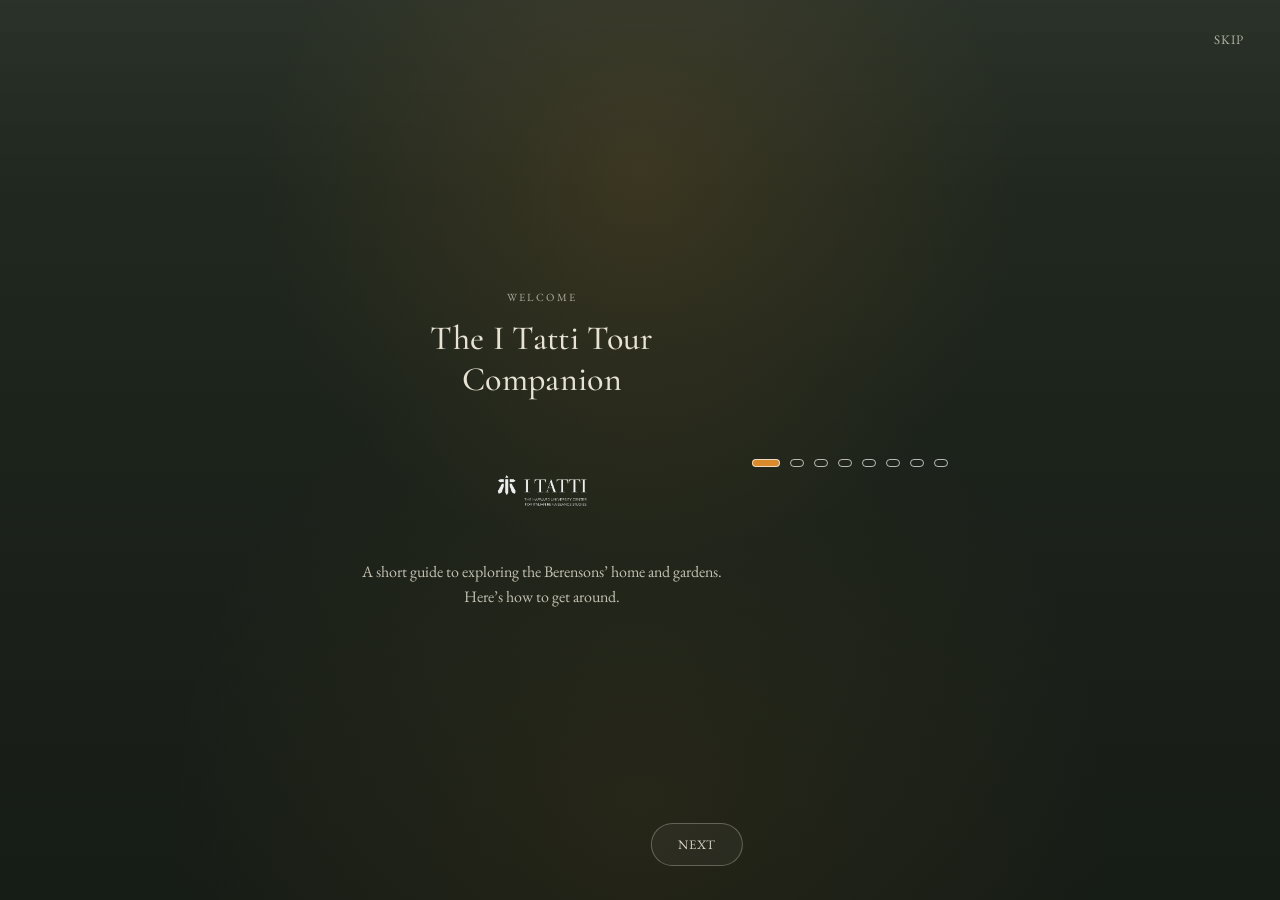
==== commit 967eaf10: "Expand onboarding to actually explain Designer Mode's save mechanics The single "Designer Mode saves" ====
--- a/index.html
+++ b/index.html
@@ -10,7 +10,7 @@
   <link rel="preconnect" href="https://fonts.gstatic.com" crossorigin />
   <link href="https://fonts.googleapis.com/css2?family=Cormorant+Garamond:wght@500;600&family=EB+Garamond:ital,wght@0,400;0,500;1,400&display=swap" rel="stylesheet" />
 
-  <link rel="stylesheet" href="styles.css?v=17" />
+  <link rel="stylesheet" href="styles.css?v=19" />
 </head>
 
 <body>
@@ -156,6 +156,19 @@
           </div>
 
           <div class="onboardingVisualStep" data-step="4">
+            <div class="resetDemo">
+              <span class="resetThumb"></span>
+            </div>
+          </div>
+
+          <div class="onboardingVisualStep" data-step="5">
+            <div class="designerDemo">
+              <span class="designerDemoChip">Short Tour</span>
+              <span class="designerDemoChip">Long Tour</span>
+            </div>
+          </div>
+
+          <div class="onboardingVisualStep" data-step="6">
             <div class="menuDemo">
               <span class="menuDemoIcon logo"></span>
               <span class="menuDemoIcon tray">
@@ -164,7 +177,7 @@
             </div>
           </div>
 
-          <div class="onboardingVisualStep" data-step="5">
+          <div class="onboardingVisualStep" data-step="7">
             <img src="assets/ITattilogo.png" class="onboardingLogo" alt="I Tatti logo">
           </div>
         </div>
@@ -182,6 +195,6 @@
 
   </main>
 
-  <script type="module" src="main.js?v=4"></script>
+  <script type="module" src="main.js?v=6"></script>
 </body>
 </html>
--- a/styles.css
+++ b/styles.css
@@ -1565,6 +1565,70 @@
   85%, 100% { transform: translate(78px, 0) scale(1); box-shadow: none; }
 }
 
+.resetDemo {
+  width: 130px;
+  height: 40px;
+  position: relative;
+}
+
+.resetThumb {
+  position: absolute;
+  top: 0;
+  left: 0;
+  width: 56px;
+  height: 40px;
+  border-radius: 4px;
+  border: 1px solid rgba(231,226,211,0.3);
+  background: rgba(255,255,255,0.08);
+  animation: resetDemoSnap 2400ms cubic-bezier(.4,0,.2,1) infinite;
+}
+
+@keyframes resetDemoSnap {
+  0%, 25% { transform: translateX(0); box-shadow: none; }
+  45% { transform: translateX(74px); box-shadow: 0 10px 22px rgba(0,0,0,0.4); }
+  55% { transform: translateX(74px); box-shadow: 0 10px 22px rgba(0,0,0,0.4); }
+  58% { transform: translateX(0); box-shadow: none; }
+  100% { transform: translateX(0); box-shadow: none; }
+}
+
+.designerDemo {
+  display: flex;
+  gap: 10px;
+}
+
+.designerDemoChip {
+  border: 1px solid rgba(231,226,211,0.3);
+  background: rgba(255,255,255,0.05);
+  color: rgba(231,226,211,0.85);
+  font-family: var(--font-body);
+  font-size: 12px;
+  padding: 8px 16px;
+  border-radius: 999px;
+  animation: designerChipPulse 2400ms ease-in-out infinite;
+}
+
+.designerDemoChip:nth-child(2) {
+  animation-delay: 1200ms;
+}
+
+@keyframes designerChipPulse {
+  0%, 40% {
+    border-color: rgba(231,226,211,0.3);
+    color: rgba(231,226,211,0.85);
+    background: rgba(255,255,255,0.05);
+  }
+  50%, 90% {
+    border-color: var(--accent);
+    color: var(--accent);
+    background: rgba(217,139,43,0.12);
+  }
+  100% {
+    border-color: rgba(231,226,211,0.3);
+    color: rgba(231,226,211,0.85);
+    background: rgba(255,255,255,0.05);
+  }
+}
+
 .menuDemo {
   display: flex;
   gap: 40px;
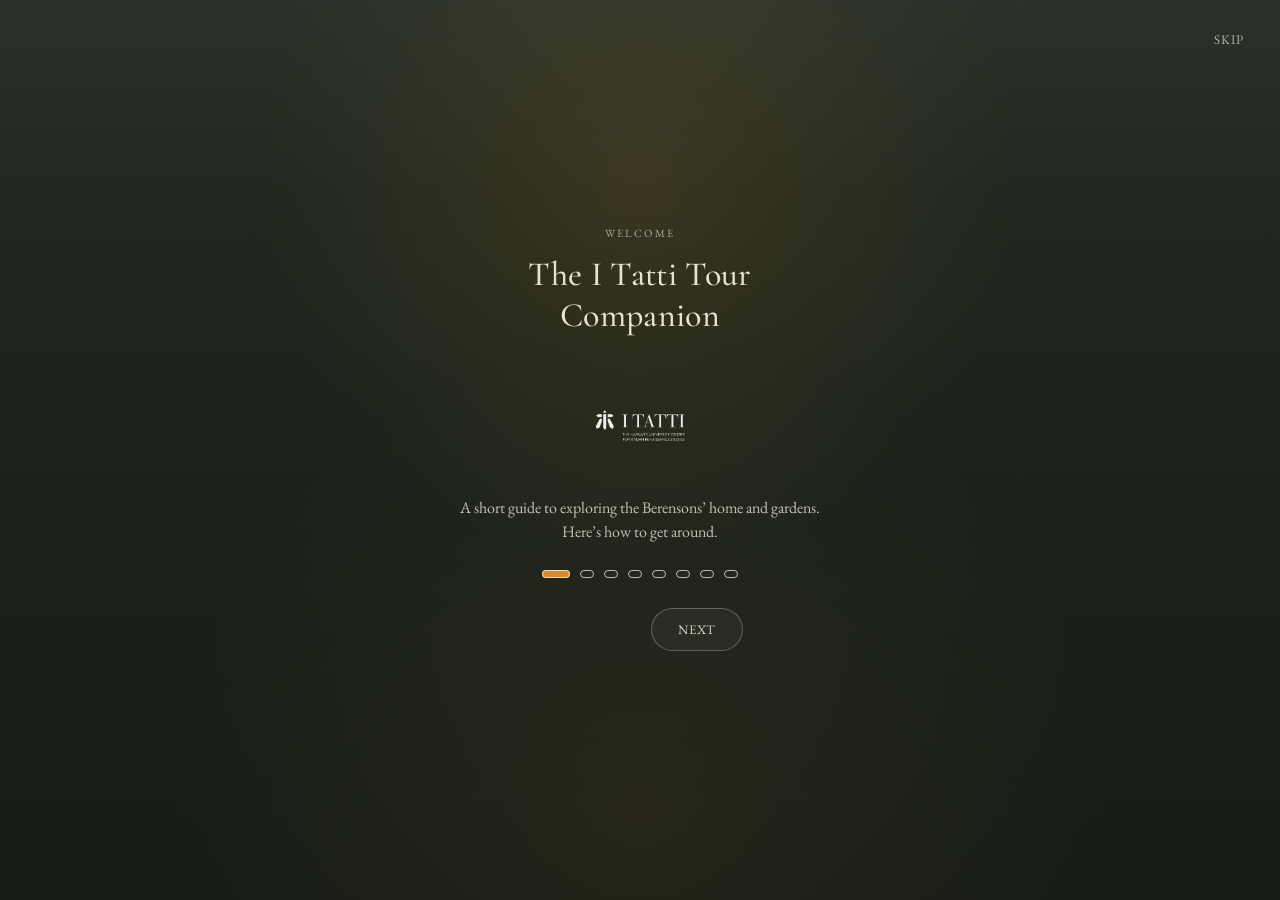
==== commit 85b97d7c: "Add named Tours system with editable chapters and photo management Replaces the old per-deck designe" ====
--- a/index.html
+++ b/index.html
@@ -10,7 +10,7 @@
   <link rel="preconnect" href="https://fonts.gstatic.com" crossorigin />
   <link href="https://fonts.googleapis.com/css2?family=Cormorant+Garamond:wght@500;600&family=EB+Garamond:ital,wght@0,400;0,500;1,400&display=swap" rel="stylesheet" />
 
-  <link rel="stylesheet" href="styles.css?v=19" />
+  <link rel="stylesheet" href="styles.css?v=30" />
 </head>
 
 <body>
@@ -59,6 +59,16 @@
       <span id="rotateIndicatorTip">Rotate your phone for the best view</span>
     </button>
 
+    <div id="tourEditBar">
+      <div id="tourEditBarRow">
+        <span id="tourEditBadge">Editing</span>
+        <span id="tourEditLabel"></span>
+        <button id="tourEditReset">Reset</button>
+        <button id="tourEditSave">Save</button>
+        <button id="tourEditDone">Chapters</button>
+      </div>
+    </div>
+
     <div id="dots"></div>
 
     <section id="directoryScreen" class="visible">
@@ -67,8 +77,11 @@
       <div id="directoryHeader">
         <img src="assets/ITattilogo.png" alt="I Tatti">
         <p>Tour Companion</p>
-        <button id="onboardingReplay">How it works</button>
-        <button id="designerToggle">Designer Mode</button>
+
+        <div id="directoryUtilityRow">
+          <button id="onboardingReplay">How it works</button>
+          <button id="toursButton">Tours</button>
+        </div>
       </div>
 
       <div id="bookGrid">
@@ -100,15 +113,6 @@
         <p>Slides</p>
       </div>
 
-      <div id="designerPanel">
-        <div id="designerPresets"></div>
-        <div id="designerActions">
-          <input id="designerPresetName" type="text" placeholder="Tour name" />
-          <button id="designerSaveNew">Save as new</button>
-          <button id="designerSaveOver">Save</button>
-        </div>
-      </div>
-
       <div id="routeDrawerGrid"></div>
       <div id="dropIndicator"></div>
 
@@ -119,6 +123,61 @@
 
     <section id="chapterClose">
       <img src="assets/ITattilogo.png" alt="I Tatti logo">
+    </section>
+
+    <input type="file" id="addPhotosInput" accept="image/*" multiple style="display:none">
+
+    <section id="toursScreen">
+      <div class="directoryHaze"></div>
+
+      <div id="toursHeader">
+        <button id="toursBack" aria-label="Back to tours">&#8249;</button>
+        <p id="toursTitle">Tours</p>
+        <button id="toursClose" aria-label="Close tours">Close</button>
+      </div>
+
+      <div id="toursListView">
+        <div id="toursList"></div>
+
+        <div id="newTourRow">
+          <input id="newTourName" type="text" placeholder="Tour name" />
+          <button id="newTourCreate">Create</button>
+          <button id="newTourCancel">Cancel</button>
+        </div>
+
+        <button id="newTourButton">+ New Tour</button>
+      </div>
+
+      <div id="toursDetailView">
+        <div id="toursDetailActions">
+          <button id="tourMakeCurrent">Make current</button>
+          <button id="tourRename">Rename</button>
+          <button id="tourDuplicate">Duplicate</button>
+          <button id="tourDelete">Delete</button>
+        </div>
+
+        <div id="renameTourRow">
+          <input id="renameTourName" type="text" placeholder="Tour name" />
+          <button id="renameTourSave">Save</button>
+          <button id="renameTourCancel">Cancel</button>
+        </div>
+
+        <div id="duplicateTourRow">
+          <input id="duplicateTourName" type="text" placeholder="New tour name" />
+          <button id="duplicateTourCreate">Create</button>
+          <button id="duplicateTourCancel">Cancel</button>
+        </div>
+
+        <div id="tourDeckList"></div>
+
+        <div id="newDeckRow">
+          <input id="newDeckName" type="text" placeholder="Chapter name" />
+          <button id="newDeckCreate">Create</button>
+          <button id="newDeckCancel">Cancel</button>
+        </div>
+
+        <button id="newDeckButton">+ New Chapter</button>
+      </div>
     </section>
 
     <section id="onboarding">
@@ -162,9 +221,9 @@
           </div>
 
           <div class="onboardingVisualStep" data-step="5">
-            <div class="designerDemo">
-              <span class="designerDemoChip">Short Tour</span>
-              <span class="designerDemoChip">Long Tour</span>
+            <div class="tourSwitchDemo">
+              <span class="tourSwitchChip">Short Tour</span>
+              <span class="tourSwitchChip">Long Tour</span>
             </div>
           </div>
 
@@ -195,6 +254,6 @@
 
   </main>
 
-  <script type="module" src="main.js?v=6"></script>
+  <script type="module" src="main.js?v=16"></script>
 </body>
 </html>
--- a/styles.css
+++ b/styles.css
@@ -4,6 +4,7 @@
   --ground-light: #232b22;
   --ink: #e7e2d3;
   --accent: #d98b2b;
+  --accent-rgb: 217, 139, 43;
 
   --font-display: "Cormorant Garamond", Georgia, "Times New Roman", serif;
   --font-body: "EB Garamond", Georgia, "Times New Roman", serif;
@@ -17,6 +18,7 @@
   margin: 0;
   width: 100%;
   height: 100%;
+  height: 100dvh;
   overflow: hidden;
 }
 
@@ -38,6 +40,7 @@
 #app {
   width: 100%;
   height: 100%;
+  height: 100dvh;
   position: relative;
   background: var(--ground);
 }
@@ -86,7 +89,7 @@
   position: absolute;
   inset: 0;
   background:
-    radial-gradient(circle at center, rgba(217,139,43,0.16), transparent 42%),
+    radial-gradient(circle at center, rgba(var(--accent-rgb), 0.16), transparent 42%),
     linear-gradient(to bottom, rgba(0,0,0,0.18), rgba(0,0,0,0.55));
 }
 
@@ -98,11 +101,11 @@
 }
 
 .storySlide.landscape .imageStage {
-  inset: 135px 54px 96px;
+  inset: clamp(80px, 16vh, 135px) clamp(24px, 6vw, 54px) clamp(60px, 12vh, 96px);
 }
 
 .storySlide.portrait .imageStage {
-  inset: 135px 54px 96px;
+  inset: clamp(80px, 16vh, 135px) clamp(24px, 6vw, 54px) clamp(60px, 12vh, 96px);
 }
 
 .storySlide.portrait .imageStage img {
@@ -194,7 +197,7 @@
   width: 3px;
   background: var(--accent);
   transform: translateX(-50%);
-  box-shadow: 0 0 18px rgba(217,139,43,0.55);
+  box-shadow: 0 0 18px rgba(var(--accent-rgb), 0.55);
   pointer-events: none;
 }
 
@@ -207,8 +210,9 @@
   height: 54px;
   transform: translate(-50%, -50%);
   border-radius: 50%;
-  border: 1px solid rgba(217,139,43,0.85);
+  border: 1px solid rgba(var(--accent-rgb), 0.85);
   background: rgba(22,28,22,0.48);
+  -webkit-backdrop-filter: blur(14px);
   backdrop-filter: blur(14px);
   box-shadow: 0 16px 38px rgba(0,0,0,0.36);
   pointer-events: none;
@@ -221,8 +225,8 @@
   top: 50%;
   width: 9px;
   height: 9px;
-  border-top: 1px solid rgba(217,139,43,0.9);
-  border-left: 1px solid rgba(217,139,43,0.9);
+  border-top: 1px solid rgba(var(--accent-rgb), 0.9);
+  border-left: 1px solid rgba(var(--accent-rgb), 0.9);
 }
 
 .comparisonHandle::before {
@@ -303,7 +307,7 @@
   position: absolute;
   inset: 0;
   background:
-    radial-gradient(circle at center, rgba(217,139,43,0.2), transparent 42%),
+    radial-gradient(circle at center, rgba(var(--accent-rgb), 0.2), transparent 42%),
     rgba(22,28,22,0.46);
 }
 
@@ -344,6 +348,7 @@
   align-items: center;
   justify-content: center;
   background: rgba(22,28,22,0.88);
+  -webkit-backdrop-filter: blur(22px);
   backdrop-filter: blur(22px);
   overflow: hidden;
   opacity: 0;
@@ -469,7 +474,7 @@
   position: absolute;
   inset: 0;
   background:
-    radial-gradient(circle at center, rgba(217,139,43,0.2), transparent 42%),
+    radial-gradient(circle at center, rgba(var(--accent-rgb), 0.2), transparent 42%),
     rgba(22,28,22,0.38);
 }
 
@@ -637,6 +642,7 @@
   background: rgba(22,28,22,0.88);
   border: 1px solid rgba(231,226,211,0.22);
   border-radius: 8px;
+  -webkit-backdrop-filter: blur(14px);
   backdrop-filter: blur(14px);
   opacity: 0;
   transform: translateY(-4px);
@@ -659,18 +665,121 @@
 body.rotatingCue #homeButton,
 body.bookOpening #homeButton,
 body.onboardingOpen #homeButton,
+body.toursOpen #homeButton,
 body.directoryOpen #slideTrayButton,
 body.introPlaying #slideTrayButton,
 body.rotatingCue #slideTrayButton,
 body.bookOpening #slideTrayButton,
 body.onboardingOpen #slideTrayButton,
+body.toursOpen #slideTrayButton,
 body.directoryOpen #rotateIndicator,
 body.introPlaying #rotateIndicator,
 body.rotatingCue #rotateIndicator,
 body.bookOpening #rotateIndicator,
-body.onboardingOpen #rotateIndicator {
+body.onboardingOpen #rotateIndicator,
+body.toursOpen #rotateIndicator {
   opacity: 0;
   pointer-events: none;
+}
+
+#tourEditBar {
+  position: fixed;
+  top: 18px;
+  bottom: auto;
+  left: 50%;
+  transform: translateX(-50%);
+  z-index: 195;
+  display: none;
+}
+
+body.tourEditing #tourEditBar {
+  display: block;
+}
+
+#tourEditBarRow {
+  position: relative;
+  z-index: 2;
+  display: flex;
+  align-items: center;
+  gap: 8px;
+  width: min(560px, 92vw);
+  max-width: 92vw;
+  padding: 8px 10px;
+  border-radius: 999px;
+  background: rgba(22,28,22,0.94);
+  -webkit-backdrop-filter: blur(16px);
+  backdrop-filter: blur(16px);
+  border: 1.5px solid var(--accent);
+  box-shadow: 0 12px 34px rgba(0,0,0,0.4);
+  overflow-x: auto;
+  -webkit-overflow-scrolling: touch;
+  scrollbar-width: none;
+}
+
+#tourEditBarRow::-webkit-scrollbar {
+  display: none;
+}
+
+#tourEditBadge {
+  flex: 0 0 auto;
+  background: var(--accent);
+  color: var(--ground);
+  font-family: var(--font-body);
+  font-size: 10px;
+  font-weight: 700;
+  letter-spacing: 0.08em;
+  text-transform: uppercase;
+  padding: 4px 9px;
+  border-radius: 999px;
+  white-space: nowrap;
+}
+
+#tourEditLabel {
+  flex: 1 1 auto;
+  min-width: 50px;
+  overflow: hidden;
+  text-overflow: ellipsis;
+  white-space: nowrap;
+  color: var(--ink);
+  font-family: var(--font-body);
+  font-size: 13px;
+  letter-spacing: 0.02em;
+}
+
+#tourEditReset,
+#tourEditSave,
+#tourEditDone {
+  flex: 0 0 auto;
+  border: 1px solid rgba(231,226,211,0.3);
+  background: rgba(255,255,255,0.06);
+  color: var(--ink);
+  font-family: var(--font-body);
+  font-size: 11px;
+  letter-spacing: 0.03em;
+  text-transform: uppercase;
+  padding: 7px 12px;
+  border-radius: 999px;
+  cursor: pointer;
+  white-space: nowrap;
+}
+
+#tourEditSave {
+  border-color: var(--accent);
+  color: var(--accent);
+  background: rgba(var(--accent-rgb), 0.14);
+  transition: background 200ms ease, color 200ms ease;
+}
+
+#tourEditSave.justSaved {
+  background: var(--accent);
+  color: var(--ground);
+}
+
+body.storyActive:not(.portraitMode) #tourEditBar {
+  top: 18px;
+  bottom: auto;
+  left: 50%;
+  transform: translateX(-50%);
 }
 
 /* DOTS */
@@ -709,10 +818,11 @@
   z-index: 160;
   display: none;
   background:
-    radial-gradient(circle at 50% 22%, rgba(217,139,43,0.12), transparent 34%),
+    radial-gradient(circle at 50% 22%, rgba(var(--accent-rgb), 0.12), transparent 34%),
     linear-gradient(180deg, var(--ground-light) 0%, var(--ground-mid) 48%, var(--ground) 100%);
   opacity: 0;
-  overflow: hidden;
+  overflow-y: auto;
+  -webkit-overflow-scrolling: touch;
 }
 
 #directoryScreen.visible {
@@ -725,7 +835,7 @@
   inset: 0;
   background:
     linear-gradient(to bottom, rgba(255,255,255,0.035), transparent 22%),
-    radial-gradient(circle at 50% 88%, rgba(217,139,43,0.09), transparent 46%);
+    radial-gradient(circle at 50% 88%, rgba(var(--accent-rgb), 0.09), transparent 46%);
 }
 
 #directoryHeader {
@@ -753,53 +863,46 @@
   opacity: 0.72;
 }
 
-#onboardingReplay {
-  display: block;
-  margin: 14px auto 0;
-  border: none;
-  background: transparent;
-  color: rgba(231,226,211,0.6);
-  font-family: var(--font-body);
-  font-size: 11px;
-  letter-spacing: 0.14em;
+#directoryUtilityRow {
+  display: flex;
+  justify-content: center;
+  align-items: center;
+  gap: 22px;
+  margin-top: 22px;
+}
+
+#onboardingReplay,
+#toursButton {
+  display: flex;
+  align-items: center;
+  justify-content: center;
+  min-height: 44px;
+  border: 1px solid rgba(231,226,211,0.32);
+  border-radius: 999px;
+  background: rgba(255,255,255,0.04);
+  color: rgba(231,226,211,0.78);
+  font-family: var(--font-body);
+  font-size: 12px;
+  letter-spacing: 0.1em;
   text-transform: uppercase;
+  padding: 10px 20px;
   cursor: pointer;
-  text-decoration: underline;
-  text-underline-offset: 3px;
-}
-
-#onboardingReplay:hover {
-  color: rgba(231,226,211,0.9);
-}
-
-#designerToggle {
-  display: block;
-  margin: 10px auto 0;
-  border: none;
-  background: transparent;
-  color: rgba(231,226,211,0.6);
-  font-family: var(--font-body);
-  font-size: 11px;
-  letter-spacing: 0.14em;
-  text-transform: uppercase;
-  cursor: pointer;
-  text-decoration: underline;
-  text-underline-offset: 3px;
-}
-
-#designerToggle:hover,
-#designerToggle.active {
+}
+
+#onboardingReplay:hover,
+#toursButton:hover {
+  border-color: var(--accent);
   color: var(--accent);
 }
 
 #bookGrid {
   position: relative;
   z-index: 162;
-  width: min(1120px, 88vw);
-  margin: 62px auto 0;
+  width: min(1120px, 92vw);
+  margin: 62px auto 48px;
   display: grid;
-  grid-template-columns: repeat(5, 1fr);
-  gap: 30px;
+  grid-template-columns: repeat(auto-fit, minmax(140px, 1fr));
+  gap: clamp(14px, 3vw, 30px);
 }
 
 .bookCard {
@@ -854,6 +957,7 @@
   z-index: 180;
   padding: 16px 18px;
   background: rgba(22,28,22,0.88);
+  -webkit-backdrop-filter: blur(24px);
   backdrop-filter: blur(24px);
   border: 1px solid rgba(231,226,211,0.24);
   box-shadow: 0 30px 90px rgba(0,0,0,0.5);
@@ -872,99 +976,6 @@
   letter-spacing: 0.18em;
   font-size: 10px;
   opacity: 0.7;
-}
-
-#designerPanel {
-  display: none;
-  flex-direction: column;
-  gap: 8px;
-  margin-bottom: 12px;
-  padding-bottom: 10px;
-  border-bottom: 1px solid rgba(231,226,211,0.18);
-}
-
-#designerPanel.visible {
-  display: flex;
-}
-
-#designerPresets {
-  display: flex;
-  gap: 8px;
-  overflow-x: auto;
-  scrollbar-width: none;
-}
-
-#designerPresets::-webkit-scrollbar {
-  display: none;
-}
-
-.designerPresetChip {
-  flex: 0 0 auto;
-  border: 1px solid rgba(231,226,211,0.3);
-  background: rgba(255,255,255,0.05);
-  color: rgba(231,226,211,0.85);
-  font-family: var(--font-body);
-  font-size: 11px;
-  letter-spacing: 0.04em;
-  padding: 6px 12px;
-  border-radius: 999px;
-  cursor: pointer;
-  white-space: nowrap;
-}
-
-.designerPresetChip.active {
-  border-color: var(--accent);
-  color: var(--accent);
-  background: rgba(217,139,43,0.12);
-}
-
-#designerActions {
-  display: flex;
-  gap: 8px;
-}
-
-#designerPresetName {
-  flex: 1 1 auto;
-  min-width: 0;
-  background: rgba(255,255,255,0.06);
-  border: 1px solid rgba(231,226,211,0.24);
-  border-radius: 6px;
-  color: var(--ink);
-  font-family: var(--font-body);
-  font-size: 12px;
-  padding: 7px 10px;
-}
-
-#designerPresetName::placeholder {
-  color: rgba(231,226,211,0.4);
-}
-
-#designerSaveNew,
-#designerSaveOver {
-  flex: 0 0 auto;
-  border: 1px solid rgba(231,226,211,0.3);
-  background: rgba(255,255,255,0.05);
-  color: var(--ink);
-  font-family: var(--font-body);
-  font-size: 11px;
-  letter-spacing: 0.04em;
-  text-transform: uppercase;
-  padding: 7px 14px;
-  border-radius: 6px;
-  cursor: pointer;
-}
-
-#designerSaveOver:disabled {
-  opacity: 0.35;
-  cursor: not-allowed;
-}
-
-body.designerMode #routeDrawer {
-  height: 250px;
-}
-
-body.designerMode #dropIndicator {
-  top: 138px;
 }
 
 #routeDrawerGrid {
@@ -1032,6 +1043,113 @@
   background: rgba(22,28,22,0.68);
 }
 
+.jumpThumb.hidden img {
+  opacity: 0.32;
+}
+
+.hideToggle {
+  position: absolute;
+  top: 6px;
+  right: 6px;
+  z-index: 4;
+  width: 28px;
+  height: 28px;
+  border-radius: 50%;
+  background: rgba(22,28,22,0.72);
+  display: flex;
+  align-items: center;
+  justify-content: center;
+  cursor: pointer;
+}
+
+.eyeIcon {
+  position: relative;
+  width: 15px;
+  height: 9px;
+}
+
+.eyeIcon::before {
+  content: "";
+  position: absolute;
+  inset: 0;
+  border: 1.5px solid var(--ink);
+  border-radius: 50% / 100%;
+}
+
+.eyeIcon::after {
+  content: "";
+  position: absolute;
+  top: 50%;
+  left: 50%;
+  width: 4px;
+  height: 4px;
+  background: var(--ink);
+  border-radius: 50%;
+  transform: translate(-50%, -50%);
+}
+
+.jumpThumb.hidden .hideToggle {
+  background: rgba(var(--accent-rgb), 0.85);
+}
+
+.jumpThumb.hidden .hideToggle::after {
+  content: "";
+  position: absolute;
+  left: 4px;
+  right: 4px;
+  top: 50%;
+  height: 1.5px;
+  background: var(--ground);
+  transform: rotate(-40deg);
+}
+
+.deleteToggle {
+  position: absolute;
+  top: 6px;
+  left: 6px;
+  z-index: 4;
+  width: 28px;
+  height: 28px;
+  border-radius: 50%;
+  background: rgba(22,28,22,0.72);
+  display: flex;
+  align-items: center;
+  justify-content: center;
+  font-family: var(--font-body);
+  font-size: 18px;
+  line-height: 1;
+  color: var(--ink);
+  cursor: pointer;
+}
+
+.deleteToggle:hover {
+  background: rgba(140,30,30,0.85);
+}
+
+.jumpThumbAdd {
+  flex: 0 0 132px;
+  height: 96px;
+  border: 1.5px dashed rgba(231,226,211,0.4);
+  background: transparent;
+  border-radius: 4px;
+  display: flex;
+  align-items: center;
+  justify-content: center;
+  cursor: pointer;
+  color: rgba(231,226,211,0.6);
+}
+
+.jumpThumbAdd:hover {
+  border-color: var(--accent);
+  color: var(--accent);
+}
+
+.jumpThumbAddIcon {
+  font-family: var(--font-display);
+  font-size: 32px;
+  line-height: 1;
+}
+
 /* CHAPTER CLOSE */
 
 #chapterClose {
@@ -1039,7 +1157,7 @@
   inset: 0;
   z-index: 115;
   background:
-    radial-gradient(circle at center, rgba(217,139,43,0.18), transparent 42%),
+    radial-gradient(circle at center, rgba(var(--accent-rgb), 0.18), transparent 42%),
     rgba(22,28,22,0.84);
   display: none;
   align-items: center;
@@ -1223,7 +1341,7 @@
   opacity: 0.86;
   box-shadow:
     0 18px 44px rgba(0,0,0,0.58),
-    0 0 0 2px rgba(217,139,43,0.85);
+    0 0 0 2px rgba(var(--accent-rgb), 0.85);
 }
 
 body.sortingSlides {
@@ -1248,8 +1366,8 @@
   height: 76px;
   background: var(--accent);
   box-shadow:
-    0 0 10px rgba(217,139,43,0.95),
-    0 0 24px rgba(217,139,43,0.45);
+    0 0 10px rgba(var(--accent-rgb), 0.95),
+    0 0 24px rgba(var(--accent-rgb), 0.45);
   opacity: 0;
   transform: translateX(0);
   transition:
@@ -1293,12 +1411,13 @@
 }
 
 body.storyActive:not(.portraitMode) .storySlide.landscape .imageStage {
-  inset: 135px 54px 96px;
+  inset: clamp(80px, 16vh, 135px) clamp(24px, 6vw, 54px) clamp(60px, 12vh, 96px);
 }
 
 body.storyActive:not(.portraitMode) .storySlide.landscape .imageStage img {
   max-width: 94vw;
-  max-height: 78vh;
+  max-height: calc(100vh - clamp(80px, 16vh, 135px) - clamp(60px, 12vh, 96px));
+  max-height: calc(100dvh - clamp(80px, 16vh, 135px) - clamp(60px, 12vh, 96px));
   transform: rotate(0deg);
 }
 
@@ -1336,6 +1455,69 @@
 
 body.storyActive:not(.portraitMode) #routeDrawer.visible {
   transform: translateX(-50%) translateY(0);
+}
+
+/* TOUR EDITING — hide story chrome entirely; the tray + edit bar become the whole screen */
+
+body.tourEditing #storyStage,
+body.tourEditing #homeButton,
+body.tourEditing #slideTrayButton,
+body.tourEditing #dots,
+body.tourEditing #rotateIndicator {
+  display: none;
+}
+
+body.tourEditing #app {
+  background: radial-gradient(circle at 50% 38%, var(--ground-light), var(--ground) 72%);
+}
+
+body.tourEditing #routeDrawer {
+  position: fixed;
+  left: 50%;
+  top: clamp(70px, 12vh, 92px);
+  bottom: 28px;
+  width: min(880px, 92vw);
+  height: auto;
+  max-height: none;
+  padding: 20px 24px;
+  transition: none;
+  box-shadow: 0 30px 90px rgba(0,0,0,0.55);
+  display: flex;
+  flex-direction: column;
+}
+
+body.tourEditing #routeDrawerHeader p {
+  font-size: 11px;
+  letter-spacing: 0.22em;
+  margin-bottom: 16px;
+}
+
+body.tourEditing #routeDrawerGrid {
+  flex: 1 1 auto;
+  height: auto;
+  min-height: 0;
+  max-height: 320px;
+  gap: 16px;
+}
+
+body.tourEditing .jumpThumb {
+  flex: 0 0 clamp(160px, 22vw, 230px);
+  height: 100%;
+}
+
+body.tourEditing .jumpThumbAdd {
+  flex: 0 0 clamp(160px, 22vw, 230px);
+  height: 100%;
+}
+
+body.tourEditing #customTrayScrollbar {
+  position: relative;
+  flex: 0 0 auto;
+  left: auto;
+  right: auto;
+  bottom: auto;
+  width: auto;
+  margin: 14px 18px 0;
 }
 
 #routeDrawer,
@@ -1376,9 +1558,11 @@
   inset: 0;
   z-index: 220;
   display: none;
+  flex-direction: column;
   align-items: center;
   justify-content: center;
-  overflow: hidden;
+  overflow-y: auto;
+  -webkit-overflow-scrolling: touch;
   opacity: 0;
   background: linear-gradient(180deg, var(--ground-light) 0%, var(--ground-mid) 48%, var(--ground) 100%);
 }
@@ -1391,7 +1575,7 @@
 #onboardingBackdrop {
   position: absolute;
   inset: 0;
-  background: radial-gradient(circle at 50% 20%, rgba(217,139,43,0.14), transparent 40%);
+  background: radial-gradient(circle at 50% 20%, rgba(var(--accent-rgb), 0.14), transparent 40%);
 }
 
 .onboardingHaze {
@@ -1399,7 +1583,7 @@
   inset: 0;
   background:
     linear-gradient(to bottom, rgba(255,255,255,0.03), transparent 22%),
-    radial-gradient(circle at 50% 90%, rgba(217,139,43,0.08), transparent 46%);
+    radial-gradient(circle at 50% 90%, rgba(var(--accent-rgb), 0.08), transparent 46%);
 }
 
 #onboardingSkip {
@@ -1431,7 +1615,7 @@
 }
 
 #onboardingEyebrow {
-  margin: 0 0 14px;
+  margin: 0 0 clamp(6px, 2vh, 14px);
   font-family: var(--font-body);
   text-transform: uppercase;
   letter-spacing: 0.22em;
@@ -1442,7 +1626,7 @@
 #onboardingTitle {
   margin: 0;
   font-family: var(--font-display);
-  font-size: 34px;
+  font-size: clamp(20px, 5vh, 34px);
   font-weight: 500;
   letter-spacing: 0.01em;
 }
@@ -1450,16 +1634,16 @@
 #onboardingBody {
   margin: 0;
   font-family: var(--font-body);
-  font-size: 16px;
-  line-height: 1.55;
+  font-size: clamp(13px, 3.2vh, 16px);
+  line-height: 1.5;
   color: rgba(231,226,211,0.82);
-  min-height: 48px;
+  min-height: clamp(24px, 6vh, 48px);
 }
 
 #onboardingVisual {
   position: relative;
-  height: 120px;
-  margin: 30px 0 10px;
+  height: clamp(70px, 14vh, 120px);
+  margin: clamp(12px, 3.5vh, 30px) 0 clamp(6px, 1.5vh, 10px);
 }
 
 .onboardingVisualStep {
@@ -1516,8 +1700,8 @@
 
 .onboardingRotateIcon {
   position: relative;
-  width: 90px;
-  height: 60px;
+  width: clamp(48px, 10vh, 90px);
+  height: clamp(32px, 6.6vh, 60px);
   border: 2px solid rgba(255,255,255,0.78);
   border-radius: 13px;
   box-shadow:
@@ -1591,12 +1775,12 @@
   100% { transform: translateX(0); box-shadow: none; }
 }
 
-.designerDemo {
+.tourSwitchDemo {
   display: flex;
   gap: 10px;
 }
 
-.designerDemoChip {
+.tourSwitchChip {
   border: 1px solid rgba(231,226,211,0.3);
   background: rgba(255,255,255,0.05);
   color: rgba(231,226,211,0.85);
@@ -1604,14 +1788,14 @@
   font-size: 12px;
   padding: 8px 16px;
   border-radius: 999px;
-  animation: designerChipPulse 2400ms ease-in-out infinite;
-}
-
-.designerDemoChip:nth-child(2) {
+  animation: tourSwitchPulse 2400ms ease-in-out infinite;
+}
+
+.tourSwitchChip:nth-child(2) {
   animation-delay: 1200ms;
 }
 
-@keyframes designerChipPulse {
+@keyframes tourSwitchPulse {
   0%, 40% {
     border-color: rgba(231,226,211,0.3);
     color: rgba(231,226,211,0.85);
@@ -1620,7 +1804,7 @@
   50%, 90% {
     border-color: var(--accent);
     color: var(--accent);
-    background: rgba(217,139,43,0.12);
+    background: rgba(var(--accent-rgb), 0.12);
   }
   100% {
     border-color: rgba(231,226,211,0.3);
@@ -1672,7 +1856,7 @@
   display: flex;
   gap: 10px;
   justify-content: center;
-  margin-top: 26px;
+  margin-top: clamp(10px, 3vh, 26px);
 }
 
 .onboardingDot {
@@ -1691,13 +1875,11 @@
 }
 
 #onboardingNav {
-  position: absolute;
-  bottom: 34px;
-  left: 50%;
-  transform: translateX(-50%);
+  position: relative;
   z-index: 222;
   display: flex;
   gap: 22px;
+  margin: clamp(14px, 3.5vh, 30px) 0 clamp(10px, 3vh, 24px);
 }
 
 #onboardingBack,
@@ -1718,9 +1900,610 @@
 #onboardingBack:hover,
 #onboardingNext:hover {
   background: rgba(255,255,255,0.1);
-  border-color: rgba(217,139,43,0.5);
+  border-color: rgba(var(--accent-rgb), 0.5);
 }
 
 #onboardingBack.hidden {
   visibility: hidden;
 }
+
+/* TOURS SCREEN */
+
+#toursScreen {
+  position: fixed;
+  inset: 0;
+  z-index: 230;
+  display: none;
+  background:
+    radial-gradient(circle at 50% 22%, rgba(var(--accent-rgb), 0.1), transparent 34%),
+    linear-gradient(180deg, var(--ground-light) 0%, var(--ground-mid) 48%, var(--ground) 100%);
+  overflow: hidden;
+}
+
+#toursScreen.visible {
+  display: block;
+  animation: directoryIn 400ms ease forwards;
+}
+
+#toursHeader {
+  position: relative;
+  z-index: 232;
+  display: flex;
+  align-items: center;
+  justify-content: space-between;
+  padding: 26px 24px 0;
+}
+
+#toursBack {
+  width: 40px;
+  height: 40px;
+  border: none;
+  background: transparent;
+  color: var(--ink);
+  font-size: 24px;
+  cursor: pointer;
+  visibility: hidden;
+}
+
+#toursBack.visible {
+  visibility: visible;
+}
+
+#toursTitle {
+  flex: 1 1 auto;
+  margin: 0;
+  text-align: center;
+  font-family: var(--font-display);
+  font-size: 22px;
+  font-weight: 500;
+  color: var(--ink);
+}
+
+#toursClose {
+  border: none;
+  background: transparent;
+  color: rgba(231,226,211,0.7);
+  font-family: var(--font-body);
+  font-size: 12px;
+  letter-spacing: 0.08em;
+  text-transform: uppercase;
+  cursor: pointer;
+  white-space: nowrap;
+}
+
+#toursClose:hover {
+  color: var(--accent);
+}
+
+#toursListView,
+#toursDetailView {
+  position: relative;
+  z-index: 232;
+  display: none;
+  flex-direction: column;
+  width: min(560px, 90vw);
+  margin: 24px auto 0;
+  max-height: calc(100vh - 120px);
+  max-height: calc(100dvh - 120px);
+  overflow-y: auto;
+  -webkit-overflow-scrolling: touch;
+  padding-bottom: 40px;
+}
+
+#toursListView.visible,
+#toursDetailView.visible {
+  display: flex;
+}
+
+.inlineHint {
+  display: flex;
+  align-items: center;
+  gap: 12px;
+  margin-bottom: 18px;
+  padding: 12px 14px;
+  border-radius: 10px;
+  background: rgba(var(--accent-rgb), 0.1);
+  border: 1px solid rgba(var(--accent-rgb), 0.32);
+}
+
+.inlineHint p {
+  flex: 1 1 auto;
+  margin: 0;
+  font-family: var(--font-body);
+  font-size: 12.5px;
+  line-height: 1.5;
+  color: var(--ink);
+}
+
+.inlineHintDismiss {
+  flex: 0 0 auto;
+  border: 1px solid var(--accent);
+  background: transparent;
+  color: var(--accent);
+  font-family: var(--font-body);
+  font-size: 10px;
+  letter-spacing: 0.06em;
+  text-transform: uppercase;
+  padding: 7px 12px;
+  border-radius: 999px;
+  cursor: pointer;
+  white-space: nowrap;
+}
+
+#toursList {
+  display: flex;
+  flex-direction: column;
+  gap: 12px;
+  margin-bottom: 20px;
+}
+
+.toursEmpty {
+  color: rgba(231,226,211,0.6);
+  font-family: var(--font-body);
+  font-size: 14px;
+  text-align: center;
+  margin: 30px 0;
+}
+
+.tourRow {
+  position: relative;
+  display: flex;
+  flex-direction: column;
+  align-items: flex-start;
+  gap: 4px;
+  width: 100%;
+  border: 1px solid rgba(231,226,211,0.2);
+  background: rgba(255,255,255,0.04);
+  border-radius: 8px;
+  padding: 14px 16px;
+  cursor: pointer;
+  text-align: left;
+}
+
+.tourRow.current {
+  border-color: var(--accent);
+  background: rgba(var(--accent-rgb), 0.08);
+}
+
+.tourRowName {
+  font-family: var(--font-display);
+  font-size: 19px;
+  font-weight: 500;
+  color: var(--ink);
+}
+
+.tourRowMeta {
+  font-family: var(--font-body);
+  font-size: 12px;
+  color: rgba(231,226,211,0.65);
+}
+
+.tourRowBadge {
+  position: absolute;
+  top: 14px;
+  right: 16px;
+  font-family: var(--font-body);
+  font-size: 10px;
+  letter-spacing: 0.1em;
+  text-transform: uppercase;
+  color: var(--accent);
+}
+
+#newTourButton,
+#newDeckButton {
+  align-self: center;
+  border: 1px solid rgba(231,226,211,0.3);
+  background: rgba(255,255,255,0.05);
+  color: var(--ink);
+  font-family: var(--font-body);
+  font-size: 12px;
+  letter-spacing: 0.06em;
+  text-transform: uppercase;
+  padding: 10px 22px;
+  border-radius: 999px;
+  cursor: pointer;
+}
+
+#newTourRow,
+#renameTourRow,
+#duplicateTourRow,
+#newDeckRow {
+  display: none;
+  gap: 8px;
+  margin-bottom: 16px;
+}
+
+#newDeckRow,
+#newDeckButton {
+  margin-top: 16px;
+}
+
+#newTourRow.visible,
+#renameTourRow.visible,
+#duplicateTourRow.visible,
+#newDeckRow.visible {
+  display: flex;
+}
+
+#newTourName,
+#renameTourName,
+#duplicateTourName,
+#newDeckName {
+  flex: 1 1 auto;
+  min-width: 0;
+  background: rgba(255,255,255,0.06);
+  border: 1px solid rgba(231,226,211,0.24);
+  border-radius: 6px;
+  color: var(--ink);
+  font-family: var(--font-body);
+  font-size: 16px;
+  padding: 9px 12px;
+}
+
+#newTourName::placeholder,
+#renameTourName::placeholder,
+#duplicateTourName::placeholder,
+#newDeckName::placeholder {
+  color: rgba(231,226,211,0.4);
+}
+
+#newTourCreate,
+#newTourCancel,
+#renameTourSave,
+#renameTourCancel,
+#duplicateTourCreate,
+#duplicateTourCancel,
+#newDeckCreate,
+#newDeckCancel {
+  flex: 0 0 auto;
+  border: 1px solid rgba(231,226,211,0.3);
+  background: rgba(255,255,255,0.05);
+  color: var(--ink);
+  font-family: var(--font-body);
+  font-size: 11px;
+  letter-spacing: 0.04em;
+  text-transform: uppercase;
+  padding: 9px 14px;
+  border-radius: 6px;
+  cursor: pointer;
+}
+
+#toursDetailActions {
+  display: flex;
+  flex-wrap: wrap;
+  gap: 8px;
+  margin-bottom: 20px;
+}
+
+#tourMakeCurrent,
+#tourRename,
+#tourDuplicate,
+#tourDelete {
+  border: 1px solid rgba(231,226,211,0.3);
+  background: rgba(255,255,255,0.05);
+  color: var(--ink);
+  font-family: var(--font-body);
+  font-size: 11px;
+  letter-spacing: 0.04em;
+  text-transform: uppercase;
+  padding: 8px 14px;
+  border-radius: 999px;
+  cursor: pointer;
+}
+
+#tourMakeCurrent:disabled {
+  opacity: 0.4;
+  cursor: not-allowed;
+  border-color: var(--accent);
+  color: var(--accent);
+}
+
+#tourDelete {
+  border-color: rgba(200,80,60,0.4);
+  color: rgba(220,140,120,0.9);
+}
+
+#tourDeckList {
+  display: flex;
+  flex-direction: column;
+  gap: 10px;
+}
+
+.tourDeckRow {
+  display: flex;
+  align-items: center;
+  gap: 10px;
+}
+
+.tourDeckOpen {
+  flex: 1 1 auto;
+  display: flex;
+  align-items: center;
+  gap: 12px;
+  min-width: 0;
+  border: 1px solid rgba(231,226,211,0.2);
+  background: rgba(255,255,255,0.04);
+  border-radius: 8px;
+  padding: 10px 14px;
+  cursor: pointer;
+  text-align: left;
+}
+
+.tourDeckOpen img {
+  width: 44px;
+  height: 44px;
+  object-fit: cover;
+  border-radius: 4px;
+  filter: sepia(20%) contrast(95%) brightness(0.86);
+}
+
+.tourDeckNoCover {
+  flex: 0 0 auto;
+  width: 44px;
+  height: 44px;
+  border-radius: 4px;
+  border: 1px dashed rgba(231,226,211,0.3);
+  background: rgba(255,255,255,0.03);
+}
+
+.tourDeckRowTitle {
+  flex: 1 1 auto;
+  min-width: 0;
+  font-family: var(--font-body);
+  font-size: 14px;
+  color: var(--ink);
+  overflow: hidden;
+  text-overflow: ellipsis;
+  white-space: nowrap;
+}
+
+.tourDeckRowStatus {
+  flex: 0 0 auto;
+  font-family: var(--font-body);
+  font-size: 11px;
+  letter-spacing: 0.03em;
+  color: rgba(231,226,211,0.55);
+}
+
+.tourDeckReset,
+.tourDeckDelete {
+  flex: 0 0 auto;
+  border: 1px solid rgba(231,226,211,0.24);
+  background: transparent;
+  color: rgba(231,226,211,0.7);
+  font-family: var(--font-body);
+  font-size: 10px;
+  letter-spacing: 0.04em;
+  text-transform: uppercase;
+  padding: 6px 10px;
+  border-radius: 999px;
+  cursor: pointer;
+}
+
+.tourDeckDelete {
+  border-color: rgba(200,80,60,0.4);
+  color: rgba(220,140,120,0.9);
+}
+
+/* RESPONSIVE — TABLET (e.g. iPad) */
+
+@media (max-width: 1024px) {
+  .bookCard {
+    height: 280px;
+  }
+
+  #directoryHeader img {
+    width: 140px;
+  }
+
+  #onboardingCard {
+    width: min(420px, 88vw);
+  }
+}
+
+/* RESPONSIVE — PHONE */
+
+@media (max-width: 600px) {
+  #directoryHeader {
+    padding-top: 30px;
+  }
+
+  #directoryHeader img {
+    width: 110px;
+    margin-bottom: 14px;
+  }
+
+  #directoryUtilityRow {
+    gap: 14px;
+    margin-top: 18px;
+  }
+
+  #onboardingReplay,
+  #toursButton {
+    font-size: 11px;
+    padding: 9px 14px;
+  }
+
+  #bookGrid {
+    margin-top: 34px;
+  }
+
+  .bookCard {
+    height: 220px;
+    padding: 10px;
+  }
+
+  .bookCard span {
+    font-size: 17px;
+    left: 16px;
+    right: 16px;
+    bottom: 16px;
+  }
+
+  #onboardingCard {
+    padding: 0 12px;
+  }
+
+  #onboardingTitle {
+    font-size: 26px;
+  }
+
+  #onboardingBody {
+    font-size: 14px;
+  }
+
+  #onboardingNav {
+    bottom: 20px;
+    gap: 14px;
+  }
+
+  #onboardingBack,
+  #onboardingNext {
+    font-size: 12px;
+    padding: 10px 18px;
+  }
+
+  #toursHeader {
+    padding: 18px 16px 0;
+  }
+
+  #toursTitle {
+    font-size: 18px;
+  }
+
+  #toursListView,
+  #toursDetailView {
+    width: 94vw;
+    margin-top: 16px;
+    padding-bottom: 24px;
+  }
+
+  .tourRow {
+    padding: 12px 14px;
+  }
+
+  .tourRowName {
+    font-size: 17px;
+  }
+
+  .tourRowMeta {
+    font-size: 11px;
+  }
+
+  #toursDetailActions {
+    gap: 6px;
+  }
+
+  #tourMakeCurrent,
+  #tourRename,
+  #tourDuplicate,
+  #tourDelete {
+    font-size: 10px;
+    padding: 7px 10px;
+  }
+
+  .tourDeckOpen {
+    padding: 8px 10px;
+    gap: 8px;
+  }
+
+  .tourDeckOpen img {
+    width: 36px;
+    height: 36px;
+  }
+
+  .tourDeckRowTitle {
+    font-size: 13px;
+  }
+
+  .tourDeckRowStatus {
+    font-size: 10px;
+  }
+
+  #tourEditBarRow {
+    width: 94vw;
+    padding: 7px 8px;
+    gap: 6px;
+  }
+
+  #tourEditLabel {
+    font-size: 12px;
+  }
+
+  #tourEditBadge {
+    font-size: 9px;
+    padding: 3px 7px;
+  }
+
+  #tourEditReset,
+  #tourEditSave,
+  #tourEditDone {
+    font-size: 10px;
+    padding: 7px 9px;
+  }
+}
+
+/* TOUCH TARGET SIZING — any touch input, regardless of screen size */
+
+@media (pointer: coarse) {
+  .inlineHintDismiss,
+  .tourDeckReset,
+  .tourDeckDelete,
+  #tourMakeCurrent,
+  #tourRename,
+  #tourDuplicate,
+  #tourDelete,
+  #newTourCreate,
+  #newTourCancel,
+  #renameTourSave,
+  #renameTourCancel,
+  #duplicateTourCreate,
+  #duplicateTourCancel,
+  #newDeckCreate,
+  #newDeckCancel,
+  #tourEditReset,
+  #tourEditSave,
+  #tourEditDone {
+    min-height: 40px;
+    padding-top: 10px;
+    padding-bottom: 10px;
+  }
+
+  #slideTrayButton,
+  #rotateIndicator {
+    width: 48px;
+    height: 44px;
+    align-items: center;
+  }
+
+  .hideToggle,
+  .deleteToggle {
+    width: 34px;
+    height: 34px;
+  }
+
+  .tourDeckOpen {
+    min-height: 48px;
+  }
+
+  #toursBack,
+  #toursClose {
+    min-height: 44px;
+    min-width: 44px;
+  }
+
+  #newTourButton,
+  #newDeckButton {
+    min-height: 44px;
+  }
+
+  #onboardingBack,
+  #onboardingNext {
+    min-height: 44px;
+  }
+
+  #onboardingSkip {
+    min-height: 30px;
+    padding: 8px 4px;
+  }
+}
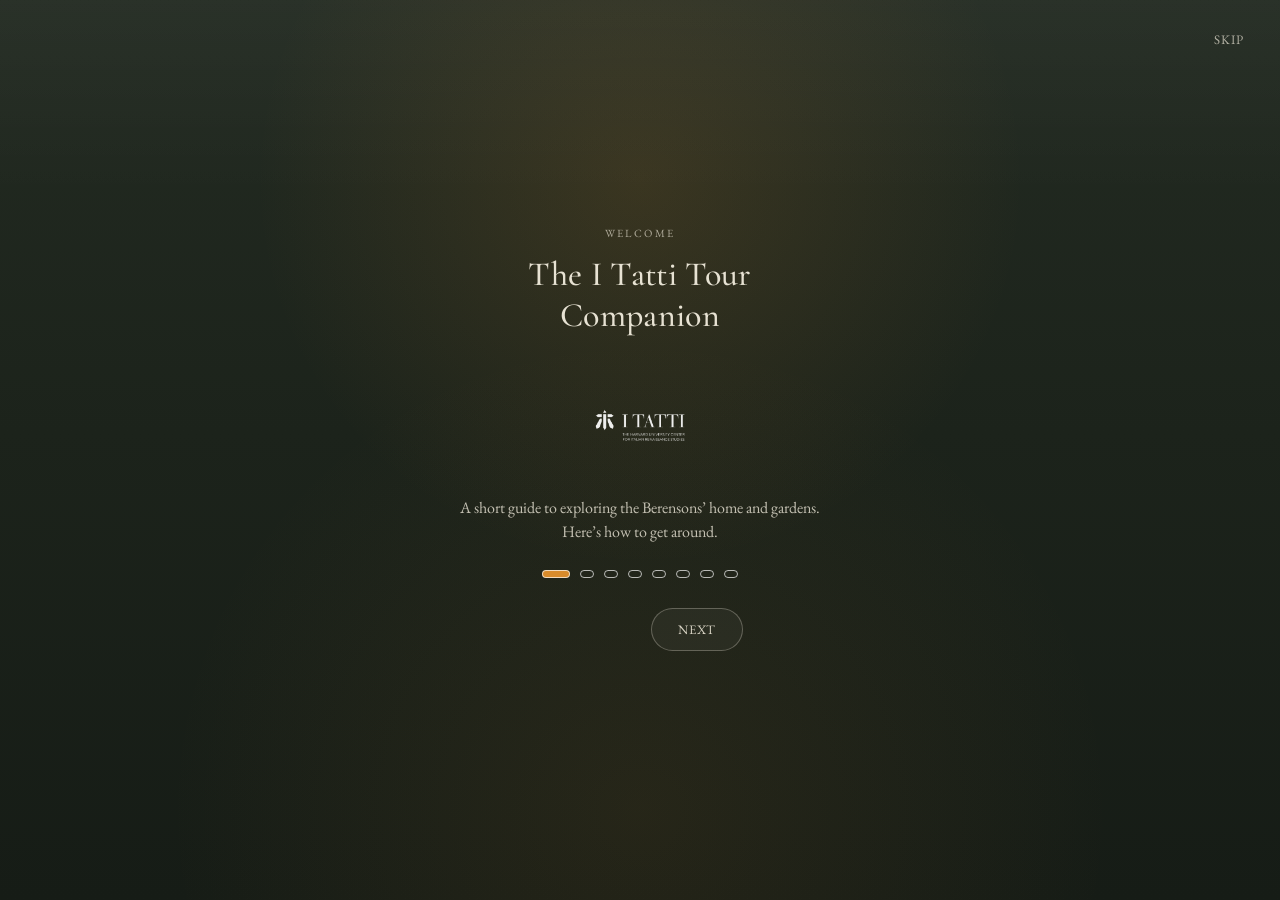
==== commit 47cfc651: "Rebuild Salone Sassetta as interactive slides, add credits screen, misc fixes Salone Sassetta now pr" ====
--- a/index.html
+++ b/index.html
@@ -10,7 +10,7 @@
   <link rel="preconnect" href="https://fonts.gstatic.com" crossorigin />
   <link href="https://fonts.googleapis.com/css2?family=Cormorant+Garamond:wght@500;600&family=EB+Garamond:ital,wght@0,400;0,500;1,400&display=swap" rel="stylesheet" />
 
-  <link rel="stylesheet" href="styles.css?v=30" />
+  <link rel="stylesheet" href="styles.css?v=34" />
 </head>
 
 <body>
@@ -81,6 +81,7 @@
         <div id="directoryUtilityRow">
           <button id="onboardingReplay">How it works</button>
           <button id="toursButton">Tours</button>
+          <button id="creditsButton">Credits</button>
         </div>
       </div>
 
@@ -180,6 +181,32 @@
       </div>
     </section>
 
+    <section id="creditsScreen">
+      <div class="directoryHaze"></div>
+
+      <div id="creditsHeader">
+        <p id="creditsTitle">Image Credits</p>
+        <button id="creditsClose" aria-label="Close credits">Close</button>
+      </div>
+
+      <div id="creditsBody">
+        <div class="creditsSection">
+          <h3>Historical Photographs</h3>
+          <p>Unless otherwise noted, historical photographs are reproduced courtesy of the Fototeca, Berenson Library, Villa I Tatti — The Harvard University Center for Italian Renaissance Studies, accessed via HOLLIS.</p>
+        </div>
+
+        <div class="creditsSection">
+          <h3>Artwork</h3>
+          <p>Images of artworks are reproduced courtesy of Berenson Art, Villa I Tatti — The Harvard University Center for Italian Renaissance Studies, accessed via HOLLIS.</p>
+        </div>
+
+        <div class="creditsSection">
+          <h3>I Tatti Today</h3>
+          <p>Contemporary photographs of Villa I Tatti are courtesy of the Harvard University Center for Italian Renaissance Studies (<a href="https://itatti.harvard.edu/" target="_blank" rel="noopener">itatti.harvard.edu</a>).</p>
+        </div>
+      </div>
+    </section>
+
     <section id="onboarding">
       <div id="onboardingBackdrop"></div>
       <div class="onboardingHaze"></div>
@@ -254,6 +281,6 @@
 
   </main>
 
-  <script type="module" src="main.js?v=16"></script>
+  <script type="module" src="main.js?v=22"></script>
 </body>
 </html>
--- a/styles.css
+++ b/styles.css
@@ -129,6 +129,39 @@
 
 .storySlide.landscape.active .imageStage img {
   animation: landscapeReveal 1050ms cubic-bezier(.19,.83,.25,1) forwards;
+}
+
+.embedFrameWrap {
+  position: relative;
+  width: 100%;
+  height: 100%;
+  overflow: hidden;
+  opacity: 0;
+}
+
+.storySlide.embedSlide.active .embedFrameWrap {
+  animation: embedReveal 1050ms cubic-bezier(.19,.83,.25,1) forwards;
+}
+
+@keyframes embedReveal {
+  from { opacity: 0; }
+  to { opacity: 1; }
+}
+
+.embedFrame {
+  position: absolute;
+  top: 50%;
+  left: 50%;
+  width: 1200px;
+  height: 700px;
+  border: none;
+  border-radius: 8px;
+  background: #fff;
+  box-shadow:
+    0 36px 90px rgba(0,0,0,0.52),
+    0 0 0 1px rgba(255,255,255,0.13);
+  transform-origin: center center;
+  transform: translate(-50%, -50%) scale(1);
 }
 
 .storySlide.portrait.active .imageStage img {
@@ -865,14 +898,16 @@
 
 #directoryUtilityRow {
   display: flex;
+  flex-wrap: wrap;
   justify-content: center;
   align-items: center;
-  gap: 22px;
+  gap: 16px 22px;
   margin-top: 22px;
 }
 
 #onboardingReplay,
-#toursButton {
+#toursButton,
+#creditsButton {
   display: flex;
   align-items: center;
   justify-content: center;
@@ -890,7 +925,8 @@
 }
 
 #onboardingReplay:hover,
-#toursButton:hover {
+#toursButton:hover,
+#creditsButton:hover {
   border-color: var(--accent);
   color: var(--accent);
 }
@@ -1028,6 +1064,22 @@
   filter: sepia(18%) contrast(94%) brightness(0.86);
 }
 
+.jumpThumbEmbed {
+  width: 100%;
+  height: 100%;
+  display: flex;
+  align-items: center;
+  justify-content: center;
+  background: rgba(255,255,255,0.06);
+  color: rgba(231,226,211,0.7);
+  font-family: var(--font-body);
+  font-size: 10px;
+  letter-spacing: 0.1em;
+  text-transform: uppercase;
+  text-align: center;
+  padding: 8px;
+}
+
 .jumpThumb.active {
   outline: 2px solid var(--accent);
 }
@@ -1421,6 +1473,14 @@
   transform: rotate(0deg);
 }
 
+/* EMBED SLIDES — these are functional/interactive diagrams, not photos, so they
+   get noticeably more of the screen than the standard photo inset, especially
+   on small screens where every pixel matters for legibility. */
+
+body.storyActive:not(.portraitMode) .storySlide.embedSlide .imageStage {
+  inset: clamp(60px, 10vh, 90px) clamp(10px, 3vw, 28px) clamp(40px, 8vh, 70px);
+}
+
 body.storyActive:not(.portraitMode) #homeButton {
   top: 18px;
   left: 50%;
@@ -2285,6 +2345,103 @@
   color: rgba(220,140,120,0.9);
 }
 
+/* CREDITS SCREEN */
+
+#creditsScreen {
+  position: fixed;
+  inset: 0;
+  z-index: 230;
+  display: none;
+  background:
+    radial-gradient(circle at 50% 22%, rgba(var(--accent-rgb), 0.1), transparent 34%),
+    linear-gradient(180deg, var(--ground-light) 0%, var(--ground-mid) 48%, var(--ground) 100%);
+  overflow: hidden;
+}
+
+#creditsScreen.visible {
+  display: block;
+  animation: directoryIn 400ms ease forwards;
+}
+
+#creditsHeader {
+  position: relative;
+  z-index: 232;
+  display: flex;
+  align-items: center;
+  justify-content: space-between;
+  padding: 26px 24px 0;
+}
+
+#creditsTitle {
+  flex: 1 1 auto;
+  margin: 0;
+  text-align: center;
+  font-family: var(--font-display);
+  font-size: 22px;
+  font-weight: 500;
+  color: var(--ink);
+}
+
+#creditsClose {
+  border: none;
+  background: transparent;
+  color: rgba(231,226,211,0.7);
+  font-family: var(--font-body);
+  font-size: 12px;
+  letter-spacing: 0.08em;
+  text-transform: uppercase;
+  cursor: pointer;
+  white-space: nowrap;
+}
+
+#creditsClose:hover {
+  color: var(--accent);
+}
+
+#creditsBody {
+  position: relative;
+  z-index: 232;
+  width: min(560px, 90vw);
+  margin: 24px auto 0;
+  max-height: calc(100vh - 120px);
+  max-height: calc(100dvh - 120px);
+  overflow-y: auto;
+  -webkit-overflow-scrolling: touch;
+  padding-bottom: 40px;
+}
+
+.creditsSection {
+  margin-bottom: 22px;
+}
+
+.creditsSection h3 {
+  margin: 0 0 8px;
+  font-family: var(--font-body);
+  font-size: 11px;
+  font-weight: 600;
+  letter-spacing: 0.16em;
+  text-transform: uppercase;
+  color: var(--accent);
+}
+
+.creditsSection p {
+  margin: 0;
+  font-family: var(--font-body);
+  font-size: 14px;
+  line-height: 1.6;
+  color: rgba(231,226,211,0.82);
+}
+
+.creditsSection a {
+  color: var(--accent);
+  text-decoration: underline;
+  text-underline-offset: 2px;
+}
+
+.creditsSection a:hover {
+  color: var(--ink);
+}
+
 /* RESPONSIVE — TABLET (e.g. iPad) */
 
 @media (max-width: 1024px) {
@@ -2318,8 +2475,13 @@
     margin-top: 18px;
   }
 
+  body.storyActive:not(.portraitMode) .storySlide.embedSlide .imageStage {
+    inset: 44px 4px 34px;
+  }
+
   #onboardingReplay,
-  #toursButton {
+  #toursButton,
+  #creditsButton {
     font-size: 11px;
     padding: 9px 14px;
   }
@@ -2376,6 +2538,24 @@
     width: 94vw;
     margin-top: 16px;
     padding-bottom: 24px;
+  }
+
+  #creditsHeader {
+    padding: 18px 16px 0;
+  }
+
+  #creditsTitle {
+    font-size: 18px;
+  }
+
+  #creditsBody {
+    width: 94vw;
+    margin-top: 16px;
+    padding-bottom: 24px;
+  }
+
+  .creditsSection p {
+    font-size: 13px;
   }
 
   .tourRow {
@@ -2487,7 +2667,8 @@
   }
 
   #toursBack,
-  #toursClose {
+  #toursClose,
+  #creditsClose {
     min-height: 44px;
     min-width: 44px;
   }
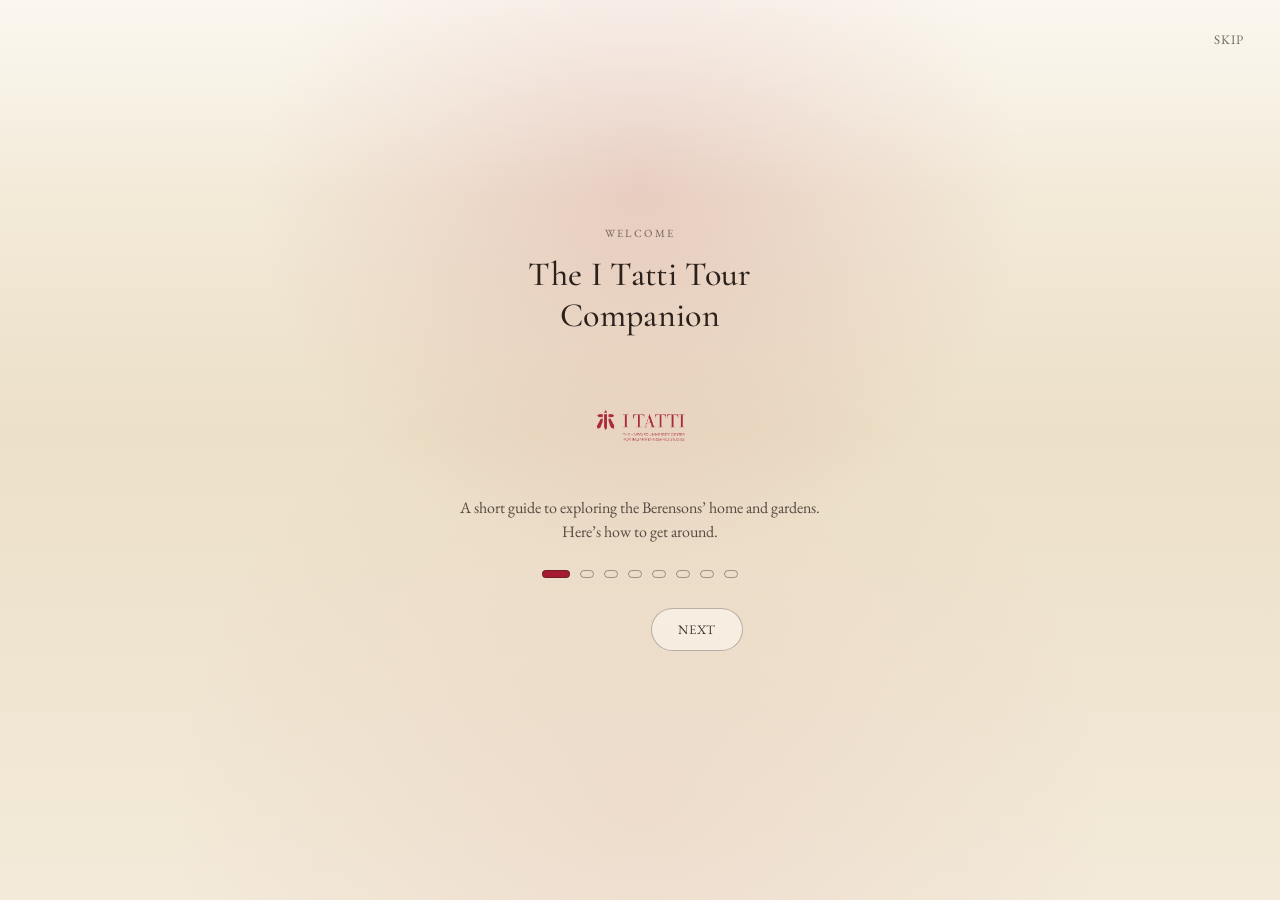
==== commit f5ba5d0a: "Maximize photo/comparison sizing and switch to Harvard Crimson + cream palette Tighten story image i" ====
--- a/index.html
+++ b/index.html
@@ -75,7 +75,7 @@
       <div class="directoryHaze"></div>
 
       <div id="directoryHeader">
-        <img src="assets/ITattilogo.png" alt="I Tatti">
+        <span class="directoryLogoMark" role="img" aria-label="I Tatti"></span>
         <p>Tour Companion</p>
 
         <div id="directoryUtilityRow">
@@ -219,7 +219,7 @@
 
         <div id="onboardingVisual">
           <div class="onboardingVisualStep" data-step="0">
-            <img src="assets/ITattilogo.png" class="onboardingLogo" alt="I Tatti logo">
+            <span class="onboardingLogo" role="img" aria-label="I Tatti logo"></span>
           </div>
 
           <div class="onboardingVisualStep" data-step="1">
@@ -264,7 +264,7 @@
           </div>
 
           <div class="onboardingVisualStep" data-step="7">
-            <img src="assets/ITattilogo.png" class="onboardingLogo" alt="I Tatti logo">
+            <span class="onboardingLogo" role="img" aria-label="I Tatti logo"></span>
           </div>
         </div>
 
--- a/styles.css
+++ b/styles.css
@@ -1,13 +1,42 @@
 :root {
-  --ground: #161c16;
-  --ground-mid: #1c231b;
-  --ground-light: #232b22;
-  --ink: #e7e2d3;
-  --accent: #d98b2b;
-  --accent-rgb: 217, 139, 43;
+  /* Story/photo-viewing screens: warm charcoal, kept dark so photography stays gallery-dramatic. */
+  --ground: #1b1512;
+  --ground-mid: #241d19;
+  --ground-light: #2d2420;
+  --ink: #ece3d2;
+  --ink-rgb: 236, 227, 210;
+
+  /* Subtle hairline borders/highlights and translucent panel fills, theme-aware. */
+  --hairline-rgb: 255, 255, 255;
+  --surface-rgb: 26, 20, 17;
+
+  /* Harvard Crimson accent. Bright variant by default for visibility against dark charcoal;
+     browse screens (see below) swap in the deeper, true institutional crimson for use on cream. */
+  --accent: #d43a4f;
+  --accent-rgb: 212, 58, 79;
 
   --font-display: "Cormorant Garamond", Georgia, "Times New Roman", serif;
   --font-body: "EB Garamond", Georgia, "Times New Roman", serif;
+}
+
+/* BROWSE SCREENS — directory, onboarding, tours, credits get a warm parchment palette
+   instead of dark charcoal, since these are read/browse contexts rather than the
+   full-bleed photo viewer. Harvard Crimson reads richer here at full depth. */
+#directoryScreen,
+#onboarding,
+#toursScreen,
+#creditsScreen {
+  --ground: #f3ead9;
+  --ground-mid: #ece0c8;
+  --ground-light: #f8f2e5;
+  --ink: #2b211c;
+  --ink-rgb: 43, 33, 28;
+
+  --hairline-rgb: 30, 20, 15;
+  --surface-rgb: 255, 252, 245;
+
+  --accent: #a51c30;
+  --accent-rgb: 165, 28, 48;
 }
 
 * {
@@ -101,16 +130,17 @@
 }
 
 .storySlide.landscape .imageStage {
-  inset: clamp(80px, 16vh, 135px) clamp(24px, 6vw, 54px) clamp(60px, 12vh, 96px);
+  inset: 90px 20px 40px;
 }
 
 .storySlide.portrait .imageStage {
-  inset: clamp(80px, 16vh, 135px) clamp(24px, 6vw, 54px) clamp(60px, 12vh, 96px);
+  inset: 90px 20px 40px;
+  overflow: hidden;
 }
 
 .storySlide.portrait .imageStage img {
-  max-width: 82vh;
-  max-height: 84vw;
+  max-width: calc((100vw - 130px) * 1.15);
+  max-height: calc((100vh - 40px) * 1.15);
   transform: rotate(-90deg);
   transform-origin: center center;
 }
@@ -178,8 +208,8 @@
 
 .comparisonStage {
   position: relative;
-  width: min(88vh, 70vw);
-  height: min(92vh, 76vw);
+  width: calc(100vw - 130px);
+  height: calc(100vh - 40px);
   transform: rotate(90deg);
   transform-origin: center center;
   opacity: 0;
@@ -244,7 +274,7 @@
   transform: translate(-50%, -50%);
   border-radius: 50%;
   border: 1px solid rgba(var(--accent-rgb), 0.85);
-  background: rgba(22,28,22,0.48);
+  background: rgba(var(--surface-rgb),0.48);
   -webkit-backdrop-filter: blur(14px);
   backdrop-filter: blur(14px);
   box-shadow: 0 16px 38px rgba(0,0,0,0.36);
@@ -341,7 +371,7 @@
   inset: 0;
   background:
     radial-gradient(circle at center, rgba(var(--accent-rgb), 0.2), transparent 42%),
-    rgba(22,28,22,0.46);
+    rgba(var(--surface-rgb),0.46);
 }
 
 #introContent {
@@ -380,7 +410,7 @@
   display: none;
   align-items: center;
   justify-content: center;
-  background: rgba(22,28,22,0.88);
+  background: rgba(var(--surface-rgb),0.88);
   -webkit-backdrop-filter: blur(22px);
   backdrop-filter: blur(22px);
   overflow: hidden;
@@ -508,7 +538,7 @@
   inset: 0;
   background:
     radial-gradient(circle at center, rgba(var(--accent-rgb), 0.2), transparent 42%),
-    rgba(22,28,22,0.38);
+    rgba(var(--surface-rgb),0.38);
 }
 
 #deviceIcon {
@@ -672,7 +702,7 @@
   font-size: 13px;
   letter-spacing: 0.02em;
   color: rgba(231,226,211,0.94);
-  background: rgba(22,28,22,0.88);
+  background: rgba(var(--surface-rgb),0.88);
   border: 1px solid rgba(231,226,211,0.22);
   border-radius: 8px;
   -webkit-backdrop-filter: blur(14px);
@@ -739,7 +769,7 @@
   max-width: 92vw;
   padding: 8px 10px;
   border-radius: 999px;
-  background: rgba(22,28,22,0.94);
+  background: rgba(var(--surface-rgb),0.94);
   -webkit-backdrop-filter: blur(16px);
   backdrop-filter: blur(16px);
   border: 1.5px solid var(--accent);
@@ -867,8 +897,8 @@
   position: absolute;
   inset: 0;
   background:
-    linear-gradient(to bottom, rgba(255,255,255,0.035), transparent 22%),
-    radial-gradient(circle at 50% 88%, rgba(var(--accent-rgb), 0.09), transparent 46%);
+    linear-gradient(to bottom, rgba(255,255,255,0.5), transparent 22%),
+    radial-gradient(circle at 50% 88%, rgba(var(--accent-rgb), 0.07), transparent 46%);
 }
 
 #directoryHeader {
@@ -881,10 +911,21 @@
   animation: directoryHeaderIn 850ms ease forwards 180ms;
 }
 
-#directoryHeader img {
+.directoryLogoMark {
+  display: inline-block;
   width: 174px;
-  filter: brightness(0) invert(1);
+  aspect-ratio: 1203 / 445;
   margin-bottom: 20px;
+  -webkit-mask-image: url("assets/ITattilogo.png");
+  mask-image: url("assets/ITattilogo.png");
+  -webkit-mask-size: contain;
+  mask-size: contain;
+  -webkit-mask-repeat: no-repeat;
+  mask-repeat: no-repeat;
+  -webkit-mask-position: center;
+  mask-position: center;
+  background-color: var(--accent);
+  opacity: 0.92;
 }
 
 #directoryHeader p {
@@ -912,10 +953,10 @@
   align-items: center;
   justify-content: center;
   min-height: 44px;
-  border: 1px solid rgba(231,226,211,0.32);
+  border: 1px solid rgba(var(--ink-rgb), 0.3);
   border-radius: 999px;
-  background: rgba(255,255,255,0.04);
-  color: rgba(231,226,211,0.78);
+  background: rgba(var(--surface-rgb), 0.55);
+  color: rgba(var(--ink-rgb), 0.75);
   font-family: var(--font-body);
   font-size: 12px;
   letter-spacing: 0.1em;
@@ -943,22 +984,31 @@
 
 .bookCard {
   height: 350px;
-  border: 1px solid rgba(231,226,211,0.24);
-  background:
-    linear-gradient(180deg, rgba(255,255,255,0.10), rgba(255,255,255,0.035)),
-    rgba(255,255,255,0.025);
+  border: 1px solid rgba(var(--ink-rgb), 0.16);
+  background: var(--ground-light);
   color: var(--ink);
   cursor: pointer;
   padding: 14px;
   overflow: hidden;
   position: relative;
   box-shadow:
-    0 28px 74px rgba(0,0,0,0.44),
-    inset 0 1px rgba(255,255,255,0.12),
-    inset 0 -1px rgba(0,0,0,0.52);
+    0 14px 34px rgba(0,0,0,0.1),
+    inset 0 1px rgba(255,255,255,0.6);
   opacity: 0;
   transform: translateY(28px);
   animation: caseIn 780ms ease forwards;
+}
+
+.bookCard:not(.placeholder) {
+  box-shadow: 0 18px 40px rgba(0,0,0,0.26);
+}
+
+.bookCard:not(.placeholder)::after {
+  content: "";
+  position: absolute;
+  inset: 14px;
+  z-index: 4;
+  background: linear-gradient(to top, rgba(20,13,10,0.78), transparent 55%);
 }
 
 .bookCard img {
@@ -978,7 +1028,11 @@
   font-size: 24px;
   font-weight: 500;
   line-height: 1.12;
-  color: rgba(231,226,211,0.96);
+  color: var(--ink);
+}
+
+.bookCard:not(.placeholder) span {
+  color: #f3ead9;
 }
 
 /* SLIDE TRAY — BOTTOM BANNER */
@@ -992,7 +1046,7 @@
   height: 190px;
   z-index: 180;
   padding: 16px 18px;
-  background: rgba(22,28,22,0.88);
+  background: rgba(var(--surface-rgb),0.88);
   -webkit-backdrop-filter: blur(24px);
   backdrop-filter: blur(24px);
   border: 1px solid rgba(231,226,211,0.24);
@@ -1039,7 +1093,7 @@
 #routeDrawerGrid::-webkit-scrollbar-thumb {
   background: rgba(231,226,211,0.72);
   border-radius: 999px;
-  border: 3px solid rgba(22,28,22,0.88);
+  border: 3px solid rgba(var(--surface-rgb),0.88);
 }
 
 #routeDrawerGrid::-webkit-scrollbar-thumb:hover {
@@ -1092,7 +1146,7 @@
   padding: 3px 6px;
   font-family: var(--font-body);
   color: var(--ink);
-  background: rgba(22,28,22,0.68);
+  background: rgba(var(--surface-rgb),0.68);
 }
 
 .jumpThumb.hidden img {
@@ -1107,7 +1161,7 @@
   width: 28px;
   height: 28px;
   border-radius: 50%;
-  background: rgba(22,28,22,0.72);
+  background: rgba(var(--surface-rgb),0.72);
   display: flex;
   align-items: center;
   justify-content: center;
@@ -1163,7 +1217,7 @@
   width: 28px;
   height: 28px;
   border-radius: 50%;
-  background: rgba(22,28,22,0.72);
+  background: rgba(var(--surface-rgb),0.72);
   display: flex;
   align-items: center;
   justify-content: center;
@@ -1210,7 +1264,7 @@
   z-index: 115;
   background:
     radial-gradient(circle at center, rgba(var(--accent-rgb), 0.18), transparent 42%),
-    rgba(22,28,22,0.84);
+    rgba(var(--surface-rgb),0.84);
   display: none;
   align-items: center;
   justify-content: center;
@@ -1463,13 +1517,13 @@
 }
 
 body.storyActive:not(.portraitMode) .storySlide.landscape .imageStage {
-  inset: clamp(80px, 16vh, 135px) clamp(24px, 6vw, 54px) clamp(60px, 12vh, 96px);
+  inset: 90px 20px 40px;
 }
 
 body.storyActive:not(.portraitMode) .storySlide.landscape .imageStage img {
-  max-width: 94vw;
-  max-height: calc(100vh - clamp(80px, 16vh, 135px) - clamp(60px, 12vh, 96px));
-  max-height: calc(100dvh - clamp(80px, 16vh, 135px) - clamp(60px, 12vh, 96px));
+  max-width: calc(100vw - 40px);
+  max-height: calc(100vh - 130px);
+  max-height: calc(100dvh - 130px);
   transform: rotate(0deg);
 }
 
@@ -1642,8 +1696,8 @@
   position: absolute;
   inset: 0;
   background:
-    linear-gradient(to bottom, rgba(255,255,255,0.03), transparent 22%),
-    radial-gradient(circle at 50% 90%, rgba(var(--accent-rgb), 0.08), transparent 46%);
+    linear-gradient(to bottom, rgba(255,255,255,0.4), transparent 22%),
+    radial-gradient(circle at 50% 90%, rgba(var(--accent-rgb), 0.06), transparent 46%);
 }
 
 #onboardingSkip {
@@ -1653,7 +1707,7 @@
   z-index: 225;
   border: none;
   background: transparent;
-  color: rgba(231,226,211,0.72);
+  color: rgba(var(--ink-rgb), 0.65);
   font-family: var(--font-body);
   font-size: 13px;
   letter-spacing: 0.08em;
@@ -1662,7 +1716,7 @@
 }
 
 #onboardingSkip:hover {
-  color: rgba(231,226,211,0.95);
+  color: rgba(var(--ink-rgb), 0.95);
 }
 
 #onboardingCard {
@@ -1680,7 +1734,7 @@
   text-transform: uppercase;
   letter-spacing: 0.22em;
   font-size: 11px;
-  color: rgba(231,226,211,0.68);
+  color: rgba(var(--ink-rgb), 0.62);
 }
 
 #onboardingTitle {
@@ -1696,7 +1750,7 @@
   font-family: var(--font-body);
   font-size: clamp(13px, 3.2vh, 16px);
   line-height: 1.5;
-  color: rgba(231,226,211,0.82);
+  color: rgba(var(--ink-rgb), 0.78);
   min-height: clamp(24px, 6vh, 48px);
 }
 
@@ -1722,8 +1776,18 @@
 }
 
 .onboardingLogo {
+  display: inline-block;
   width: 90px;
-  filter: brightness(0) invert(1);
+  aspect-ratio: 1203 / 445;
+  -webkit-mask-image: url("assets/ITattilogo.png");
+  mask-image: url("assets/ITattilogo.png");
+  -webkit-mask-size: contain;
+  mask-size: contain;
+  -webkit-mask-repeat: no-repeat;
+  mask-repeat: no-repeat;
+  -webkit-mask-position: center;
+  mask-position: center;
+  background-color: var(--accent);
   opacity: 0.92;
 }
 
@@ -1762,11 +1826,11 @@
   position: relative;
   width: clamp(48px, 10vh, 90px);
   height: clamp(32px, 6.6vh, 60px);
-  border: 2px solid rgba(255,255,255,0.78);
+  border: 2px solid rgba(var(--ink-rgb), 0.7);
   border-radius: 13px;
   box-shadow:
-    0 0 34px rgba(255,255,255,0.14),
-    inset 0 0 18px rgba(255,255,255,0.06);
+    0 0 20px rgba(var(--ink-rgb), 0.1),
+    inset 0 0 18px rgba(var(--ink-rgb), 0.05);
   animation: rotateToPortraitClockwise 3400ms cubic-bezier(.4,0,.2,1) infinite;
 }
 
@@ -1779,7 +1843,7 @@
   height: 5px;
   transform: translateX(-50%);
   border-radius: 50%;
-  background: rgba(255,255,255,0.72);
+  background: rgba(var(--ink-rgb), 0.65);
 }
 
 .reorderDemo {
@@ -1792,8 +1856,8 @@
   width: 56px;
   height: 40px;
   border-radius: 4px;
-  border: 1px solid rgba(231,226,211,0.3);
-  background: rgba(255,255,255,0.08);
+  border: 1px solid rgba(var(--ink-rgb), 0.28);
+  background: rgba(var(--surface-rgb), 0.8);
 }
 
 .reorderThumb.one {
@@ -1822,8 +1886,8 @@
   width: 56px;
   height: 40px;
   border-radius: 4px;
-  border: 1px solid rgba(231,226,211,0.3);
-  background: rgba(255,255,255,0.08);
+  border: 1px solid rgba(var(--ink-rgb), 0.28);
+  background: rgba(var(--surface-rgb), 0.8);
   animation: resetDemoSnap 2400ms cubic-bezier(.4,0,.2,1) infinite;
 }
 
@@ -1841,9 +1905,9 @@
 }
 
 .tourSwitchChip {
-  border: 1px solid rgba(231,226,211,0.3);
-  background: rgba(255,255,255,0.05);
-  color: rgba(231,226,211,0.85);
+  border: 1px solid rgba(var(--ink-rgb), 0.28);
+  background: rgba(var(--surface-rgb), 0.7);
+  color: rgba(var(--ink-rgb), 0.8);
   font-family: var(--font-body);
   font-size: 12px;
   padding: 8px 16px;
@@ -1857,9 +1921,9 @@
 
 @keyframes tourSwitchPulse {
   0%, 40% {
-    border-color: rgba(231,226,211,0.3);
-    color: rgba(231,226,211,0.85);
-    background: rgba(255,255,255,0.05);
+    border-color: rgba(var(--ink-rgb), 0.28);
+    color: rgba(var(--ink-rgb), 0.8);
+    background: rgba(var(--surface-rgb), 0.7);
   }
   50%, 90% {
     border-color: var(--accent);
@@ -1867,9 +1931,9 @@
     background: rgba(var(--accent-rgb), 0.12);
   }
   100% {
-    border-color: rgba(231,226,211,0.3);
-    color: rgba(231,226,211,0.85);
-    background: rgba(255,255,255,0.05);
+    border-color: rgba(var(--ink-rgb), 0.28);
+    color: rgba(var(--ink-rgb), 0.8);
+    background: rgba(var(--surface-rgb), 0.7);
   }
 }
 
@@ -1888,26 +1952,35 @@
 }
 
 .menuDemoIcon.logo {
-  background-image: url("assets/ITattilogo.png");
-  background-size: contain;
-  background-repeat: no-repeat;
-  background-position: center;
-  filter: brightness(0) invert(1);
-  animation: softPulse 2200ms ease infinite;
+  -webkit-mask-image: url("assets/ITattilogo.png");
+  mask-image: url("assets/ITattilogo.png");
+  -webkit-mask-size: contain;
+  mask-size: contain;
+  -webkit-mask-repeat: no-repeat;
+  mask-repeat: no-repeat;
+  -webkit-mask-position: center;
+  mask-position: center;
+  background-color: var(--accent);
+  animation: iconPulse 2200ms ease infinite;
 }
 
 .menuDemoIcon.tray {
   flex-direction: column;
   justify-content: center;
   gap: 6px;
-  animation: softPulse 2200ms ease infinite 400ms;
+  animation: iconPulse 2200ms ease infinite 400ms;
+}
+
+@keyframes iconPulse {
+  0%, 100% { opacity: 0.72; }
+  50% { opacity: 1; }
 }
 
 .menuDemoIcon.tray span {
   display: block;
   width: 28px;
   height: 2px;
-  background: rgba(255,255,255,0.9);
+  background: rgba(var(--ink-rgb), 0.85);
 }
 
 #onboardingDots {
@@ -1923,7 +1996,7 @@
   width: 8px;
   height: 8px;
   border-radius: 999px;
-  border: 1px solid rgba(255,255,255,0.68);
+  border: 1px solid rgba(var(--ink-rgb), 0.4);
   background: transparent;
   cursor: pointer;
   transition: width 280ms ease, background 280ms ease;
@@ -1944,9 +2017,9 @@
 
 #onboardingBack,
 #onboardingNext {
-  border: 1px solid rgba(231,226,211,0.3);
-  background: rgba(255,255,255,0.04);
-  color: rgba(231,226,211,0.92);
+  border: 1px solid rgba(var(--ink-rgb), 0.3);
+  background: rgba(var(--surface-rgb), 0.55);
+  color: rgba(var(--ink-rgb), 0.88);
   font-family: var(--font-body);
   font-size: 13px;
   letter-spacing: 0.06em;
@@ -1959,7 +2032,7 @@
 
 #onboardingBack:hover,
 #onboardingNext:hover {
-  background: rgba(255,255,255,0.1);
+  background: rgba(var(--surface-rgb), 0.9);
   border-color: rgba(var(--accent-rgb), 0.5);
 }
 
@@ -2022,7 +2095,7 @@
 #toursClose {
   border: none;
   background: transparent;
-  color: rgba(231,226,211,0.7);
+  color: rgba(var(--ink-rgb), 0.65);
   font-family: var(--font-body);
   font-size: 12px;
   letter-spacing: 0.08em;
@@ -2098,7 +2171,7 @@
 }
 
 .toursEmpty {
-  color: rgba(231,226,211,0.6);
+  color: rgba(var(--ink-rgb), 0.55);
   font-family: var(--font-body);
   font-size: 14px;
   text-align: center;
@@ -2112,8 +2185,8 @@
   align-items: flex-start;
   gap: 4px;
   width: 100%;
-  border: 1px solid rgba(231,226,211,0.2);
-  background: rgba(255,255,255,0.04);
+  border: 1px solid rgba(var(--ink-rgb), 0.18);
+  background: rgba(var(--surface-rgb), 0.6);
   border-radius: 8px;
   padding: 14px 16px;
   cursor: pointer;
@@ -2135,7 +2208,7 @@
 .tourRowMeta {
   font-family: var(--font-body);
   font-size: 12px;
-  color: rgba(231,226,211,0.65);
+  color: rgba(var(--ink-rgb), 0.6);
 }
 
 .tourRowBadge {
@@ -2152,8 +2225,8 @@
 #newTourButton,
 #newDeckButton {
   align-self: center;
-  border: 1px solid rgba(231,226,211,0.3);
-  background: rgba(255,255,255,0.05);
+  border: 1px solid rgba(var(--ink-rgb), 0.3);
+  background: rgba(var(--surface-rgb), 0.55);
   color: var(--ink);
   font-family: var(--font-body);
   font-size: 12px;
@@ -2191,8 +2264,8 @@
 #newDeckName {
   flex: 1 1 auto;
   min-width: 0;
-  background: rgba(255,255,255,0.06);
-  border: 1px solid rgba(231,226,211,0.24);
+  background: rgba(var(--surface-rgb), 0.7);
+  border: 1px solid rgba(var(--ink-rgb), 0.22);
   border-radius: 6px;
   color: var(--ink);
   font-family: var(--font-body);
@@ -2204,7 +2277,7 @@
 #renameTourName::placeholder,
 #duplicateTourName::placeholder,
 #newDeckName::placeholder {
-  color: rgba(231,226,211,0.4);
+  color: rgba(var(--ink-rgb), 0.4);
 }
 
 #newTourCreate,
@@ -2216,8 +2289,8 @@
 #newDeckCreate,
 #newDeckCancel {
   flex: 0 0 auto;
-  border: 1px solid rgba(231,226,211,0.3);
-  background: rgba(255,255,255,0.05);
+  border: 1px solid rgba(var(--ink-rgb), 0.3);
+  background: rgba(var(--surface-rgb), 0.55);
   color: var(--ink);
   font-family: var(--font-body);
   font-size: 11px;
@@ -2239,8 +2312,8 @@
 #tourRename,
 #tourDuplicate,
 #tourDelete {
-  border: 1px solid rgba(231,226,211,0.3);
-  background: rgba(255,255,255,0.05);
+  border: 1px solid rgba(var(--ink-rgb), 0.3);
+  background: rgba(var(--surface-rgb), 0.55);
   color: var(--ink);
   font-family: var(--font-body);
   font-size: 11px;
@@ -2281,8 +2354,8 @@
   align-items: center;
   gap: 12px;
   min-width: 0;
-  border: 1px solid rgba(231,226,211,0.2);
-  background: rgba(255,255,255,0.04);
+  border: 1px solid rgba(var(--ink-rgb), 0.18);
+  background: rgba(var(--surface-rgb), 0.55);
   border-radius: 8px;
   padding: 10px 14px;
   cursor: pointer;
@@ -2302,8 +2375,8 @@
   width: 44px;
   height: 44px;
   border-radius: 4px;
-  border: 1px dashed rgba(231,226,211,0.3);
-  background: rgba(255,255,255,0.03);
+  border: 1px dashed rgba(var(--ink-rgb), 0.28);
+  background: rgba(var(--surface-rgb), 0.5);
 }
 
 .tourDeckRowTitle {
@@ -2322,15 +2395,15 @@
   font-family: var(--font-body);
   font-size: 11px;
   letter-spacing: 0.03em;
-  color: rgba(231,226,211,0.55);
+  color: rgba(var(--ink-rgb), 0.5);
 }
 
 .tourDeckReset,
 .tourDeckDelete {
   flex: 0 0 auto;
-  border: 1px solid rgba(231,226,211,0.24);
+  border: 1px solid rgba(var(--ink-rgb), 0.22);
   background: transparent;
-  color: rgba(231,226,211,0.7);
+  color: rgba(var(--ink-rgb), 0.65);
   font-family: var(--font-body);
   font-size: 10px;
   letter-spacing: 0.04em;
@@ -2385,7 +2458,7 @@
 #creditsClose {
   border: none;
   background: transparent;
-  color: rgba(231,226,211,0.7);
+  color: rgba(var(--ink-rgb), 0.65);
   font-family: var(--font-body);
   font-size: 12px;
   letter-spacing: 0.08em;
@@ -2429,7 +2502,7 @@
   font-family: var(--font-body);
   font-size: 14px;
   line-height: 1.6;
-  color: rgba(231,226,211,0.82);
+  color: rgba(var(--ink-rgb), 0.78);
 }
 
 .creditsSection a {
@@ -2449,7 +2522,7 @@
     height: 280px;
   }
 
-  #directoryHeader img {
+  .directoryLogoMark {
     width: 140px;
   }
 
@@ -2465,7 +2538,7 @@
     padding-top: 30px;
   }
 
-  #directoryHeader img {
+  .directoryLogoMark {
     width: 110px;
     margin-bottom: 14px;
   }
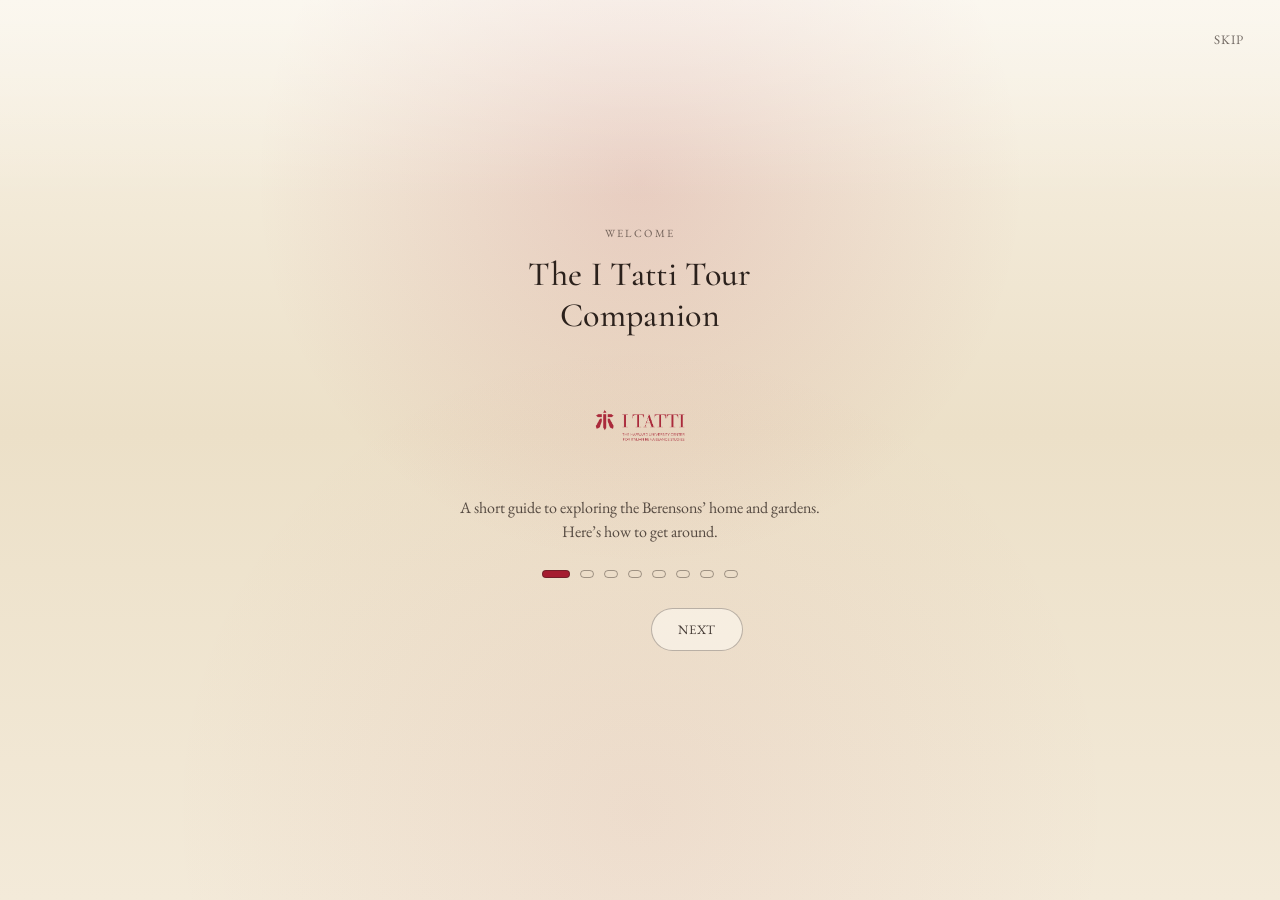
==== commit 81a5bd6b: "Fix Safari crash on home/directory navigation from logo mask-image The crimson logo recolor used CSS" ====
--- a/index.html
+++ b/index.html
@@ -75,7 +75,7 @@
       <div class="directoryHaze"></div>
 
       <div id="directoryHeader">
-        <span class="directoryLogoMark" role="img" aria-label="I Tatti"></span>
+        <img src="assets/ITattilogo-crimson.png" class="directoryLogoMark" alt="I Tatti">
         <p>Tour Companion</p>
 
         <div id="directoryUtilityRow">
@@ -219,7 +219,7 @@
 
         <div id="onboardingVisual">
           <div class="onboardingVisualStep" data-step="0">
-            <span class="onboardingLogo" role="img" aria-label="I Tatti logo"></span>
+            <img src="assets/ITattilogo-crimson.png" class="onboardingLogo" alt="I Tatti logo">
           </div>
 
           <div class="onboardingVisualStep" data-step="1">
@@ -264,7 +264,7 @@
           </div>
 
           <div class="onboardingVisualStep" data-step="7">
-            <span class="onboardingLogo" role="img" aria-label="I Tatti logo"></span>
+            <img src="assets/ITattilogo-crimson.png" class="onboardingLogo" alt="I Tatti logo">
           </div>
         </div>
 
--- a/styles.css
+++ b/styles.css
@@ -912,19 +912,8 @@
 }
 
 .directoryLogoMark {
-  display: inline-block;
   width: 174px;
-  aspect-ratio: 1203 / 445;
   margin-bottom: 20px;
-  -webkit-mask-image: url("assets/ITattilogo.png");
-  mask-image: url("assets/ITattilogo.png");
-  -webkit-mask-size: contain;
-  mask-size: contain;
-  -webkit-mask-repeat: no-repeat;
-  mask-repeat: no-repeat;
-  -webkit-mask-position: center;
-  mask-position: center;
-  background-color: var(--accent);
   opacity: 0.92;
 }
 
@@ -1776,18 +1765,7 @@
 }
 
 .onboardingLogo {
-  display: inline-block;
   width: 90px;
-  aspect-ratio: 1203 / 445;
-  -webkit-mask-image: url("assets/ITattilogo.png");
-  mask-image: url("assets/ITattilogo.png");
-  -webkit-mask-size: contain;
-  mask-size: contain;
-  -webkit-mask-repeat: no-repeat;
-  mask-repeat: no-repeat;
-  -webkit-mask-position: center;
-  mask-position: center;
-  background-color: var(--accent);
   opacity: 0.92;
 }
 
@@ -1952,15 +1930,10 @@
 }
 
 .menuDemoIcon.logo {
-  -webkit-mask-image: url("assets/ITattilogo.png");
-  mask-image: url("assets/ITattilogo.png");
-  -webkit-mask-size: contain;
-  mask-size: contain;
-  -webkit-mask-repeat: no-repeat;
-  mask-repeat: no-repeat;
-  -webkit-mask-position: center;
-  mask-position: center;
-  background-color: var(--accent);
+  background-image: url("assets/ITattilogo-crimson.png");
+  background-size: contain;
+  background-repeat: no-repeat;
+  background-position: center;
   animation: iconPulse 2200ms ease infinite;
 }
 
